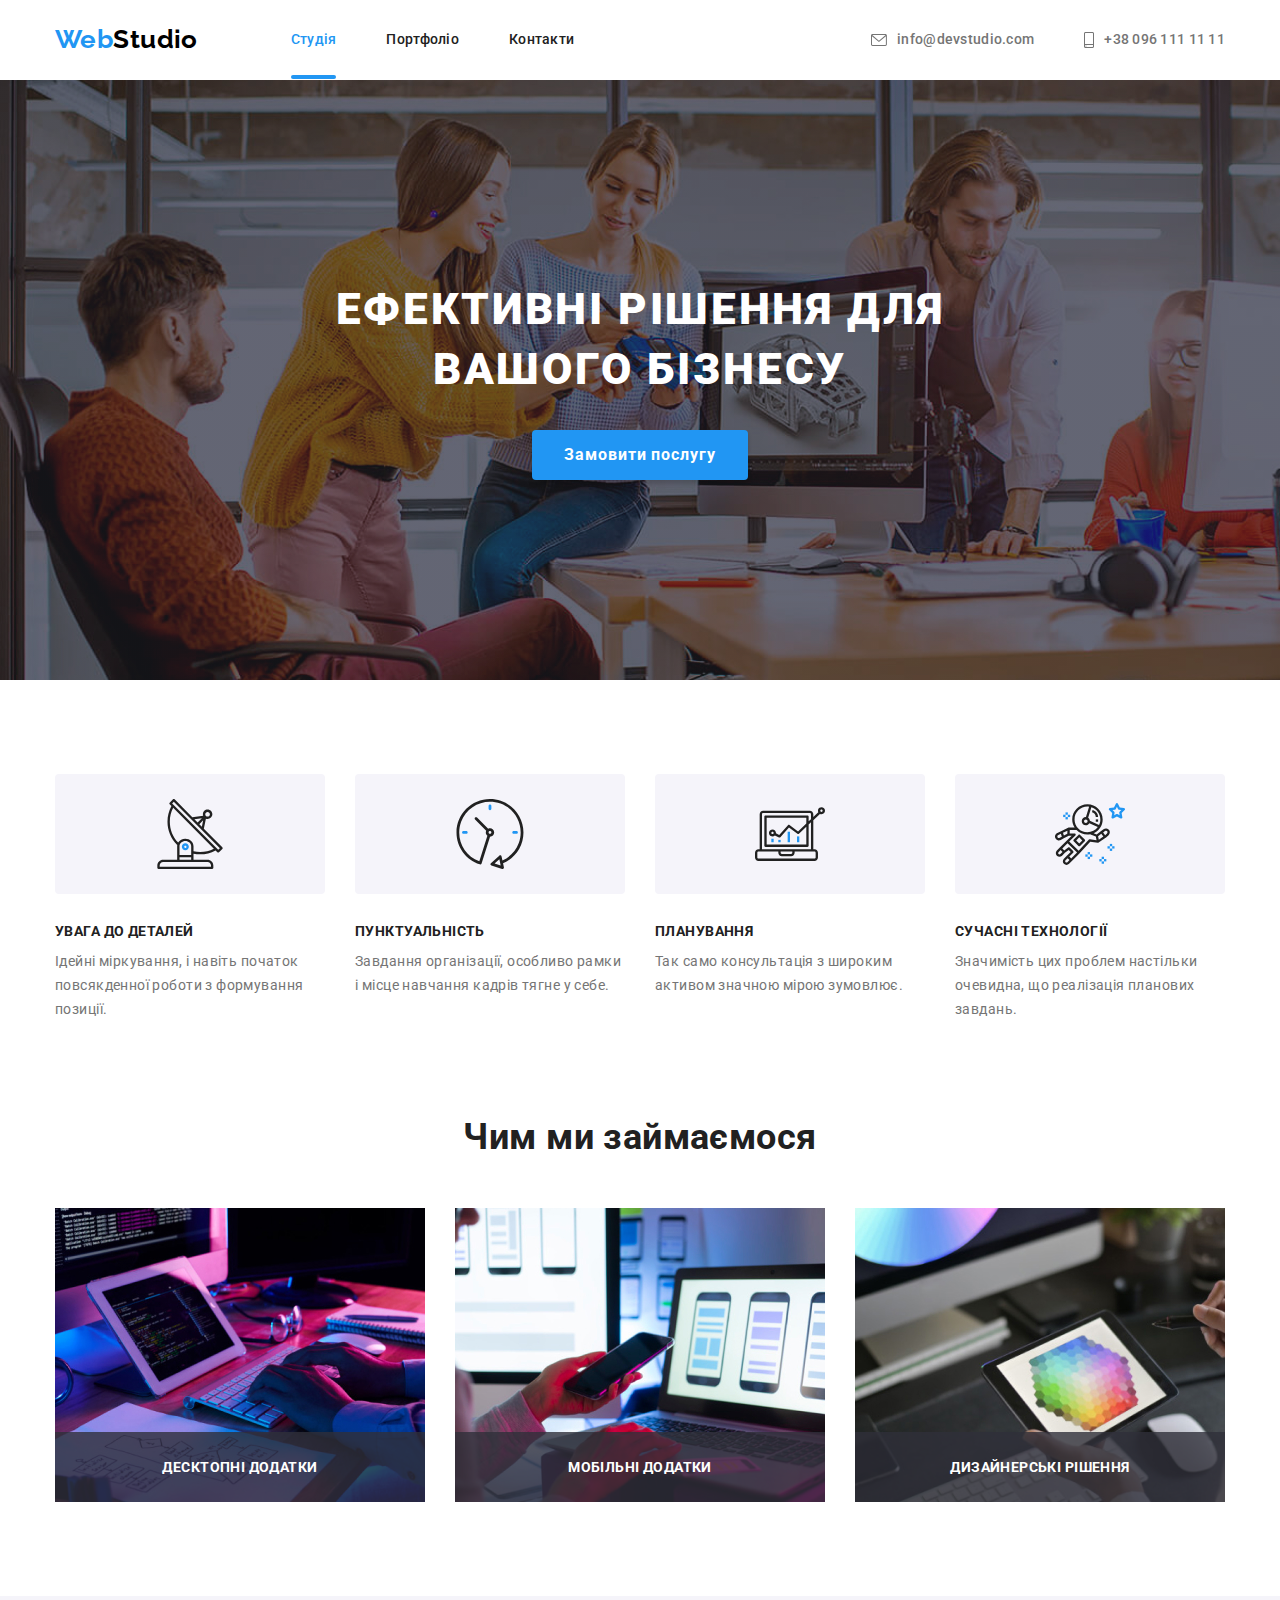
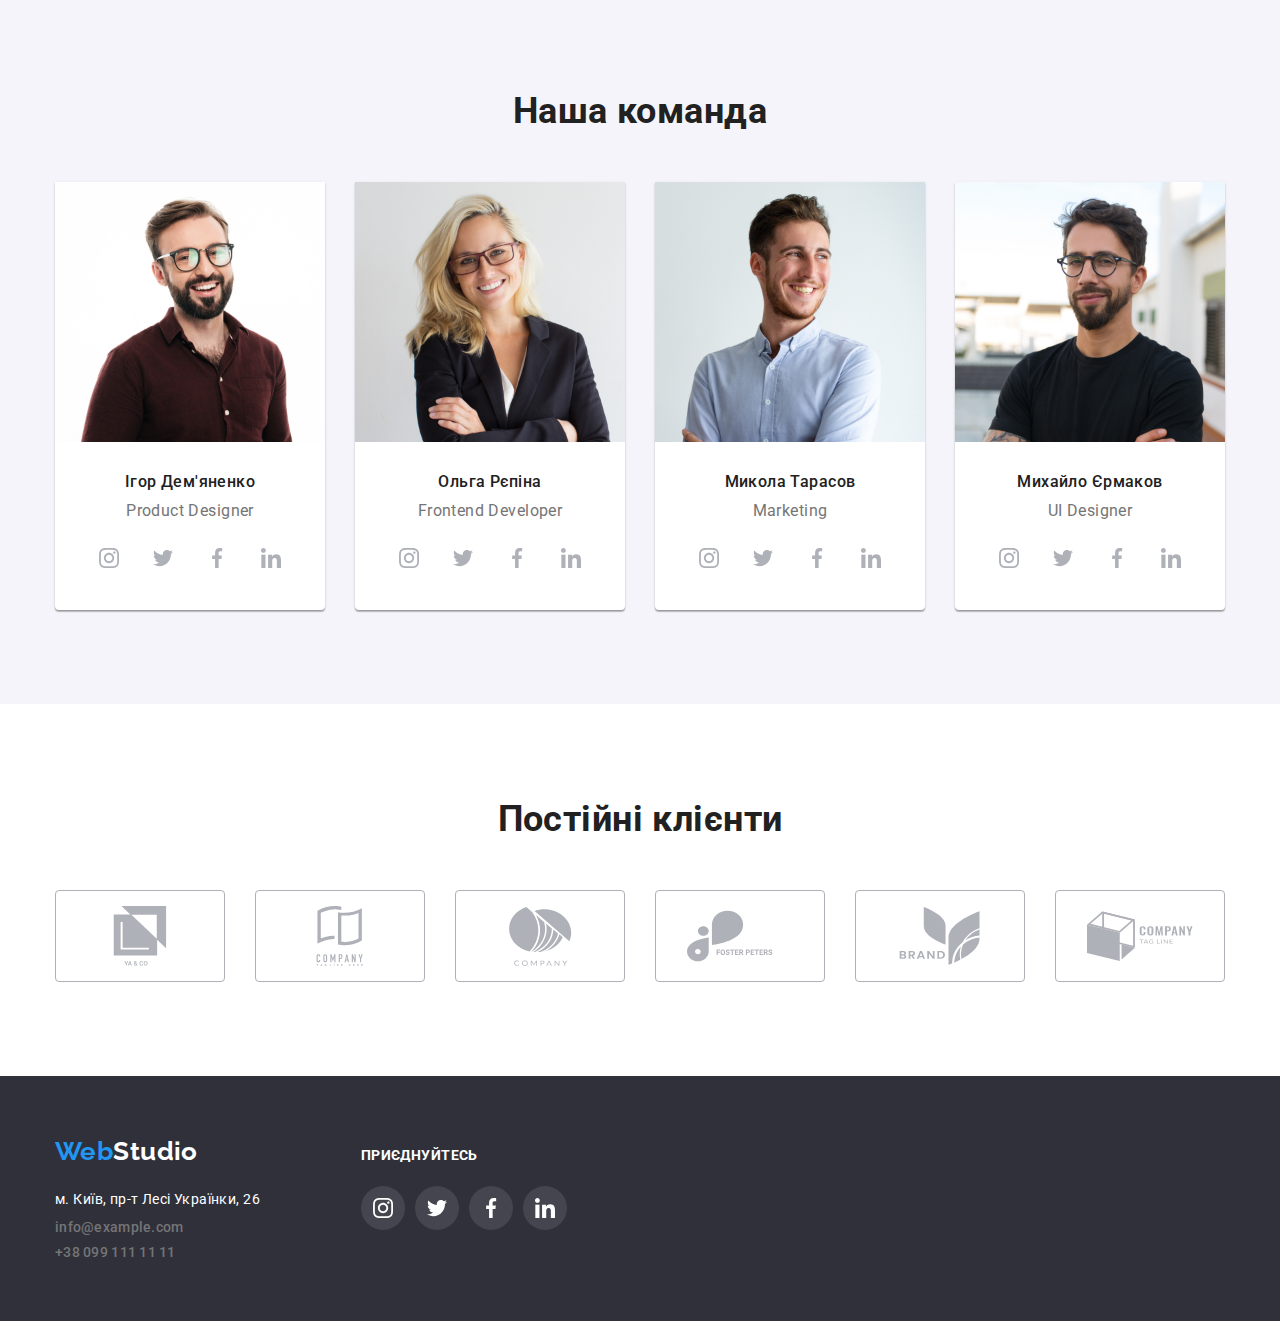
==== index.html @ 7603ac48 "start" ====
<!DOCTYPE html>
<html lang="en">
  <head>
    <meta charset="UTF-8" />
    <meta http-equiv="X-UA-Compatible" content="IE=edge" />
    <meta name="viewport" content="width=device-width, initial-scale=1.0" />
    <link rel="preconnect" href="https://fonts.googleapis.com" />
    <link rel="preconnect" href="https://fonts.gstatic.com" crossorigin />
    <link
      href="https://fonts.googleapis.com/css2?family=Raleway:wght@700&family=Roboto:wght@400;500;700;900&display=swap"
      rel="stylesheet"
    />
    <link
      rel="stylesheet"
      href="https://cdn.jsdelivr.net/npm/modern-normalize@1.1.0/modern-normalize.min.css"
    />
    <link rel="stylesheet" href="./styles/styles.css" />
    <title>Document</title>
  </head>
  <body>
    <header class="page-header">
      <div class="container page-header-container">
        <nav class="page-navigation">
          <a class="logo link" href="./index.html">Web<span class="logo-word">Studio</span></a>
          <ul class="menu">
            <li class="active">
              <a class="nav-link current link-before-main" href="./index.html">Студія</a>
            </li>
            <li><a class="nav-link" href="./portfolio.html">Портфоліо</a></li>
            <li><a class="nav-link" href="">Контакти</a></li>
          </ul>
        </nav>
        <ul class="contacts-page">
          <li>
            <a class="contacts" href="mailto:info@devstudio.com"
              ><svg class="envelope-icon">
                <use href="./images/sprite.svg#icon-envelope"></use>
              </svg>
              info@devstudio.com</a
            >
          </li>
          <li>
            <a class="contacts" href="tel:+380961111111"
              ><svg class="smartphone-icon">
                <use href="./images/sprite.svg#icon-smartphone"></use>
              </svg>
              +38 096 111 11 11</a
            >
          </li>
        </ul>
      </div>
    </header>

    <main>
      <section class="head-block">
        <div class="container head-bg">
          <h1 class="head-title">Ефективні рішення для вашого бізнесу</h1>
          <button class="head-button" type="button" data-modal-open>
            <span class="button-title">Замовити послугу</span>
          </button>
        </div>
      </section>

      <section class="advantage">
        <div class="container">
          <h2 class="hide">Наші переваги</h2>
          <ul class="advantage-list">
            <li>
              <div class="icon">
                <svg class="icon-antenna" width="70" height="70">
                  <use href="./images/sprite.svg#icon-antenna"></use>
                </svg>
              </div>
              <h3>Увага до деталей</h3>
              <p>Ідейні міркування, і навіть початок повсякденної роботи з формування позиції.</p>
            </li>
            <li>
              <div class="icon">
                <svg class="icon-clock" width="70" height="70">
                  <use href="./images/sprite.svg#icon-clock"></use>
                </svg>
              </div>
              <h3>Пунктуальність</h3>
              <p>Завдання організації, особливо рамки і місце навчання кадрів тягне у себе.</p>
            </li>
            <li>
              <div class="icon">
                <svg class="icon-diagram" width="70" height="70">
                  <use href="./images/sprite.svg#icon-diagram"></use>
                </svg>
              </div>
              <h3>Планування</h3>
              <p>Так само консультація з широким активом значною мірою зумовлює.</p>
            </li>
            <li>
              <div class="icon">
                <svg class="icon-astronaut" width="70" height="70">
                  <use href="./images/sprite.svg#icon-astronaut"></use>
                </svg>
              </div>
              <h3>Сучасні технології</h3>
              <p>Значимість цих проблем настільки очевидна, що реалізація планових завдань.</p>
            </li>
          </ul>
        </div>
      </section>

      <section class="work">
        <div class="container">
          <h2 class="work-title">Чим ми займаємося</h2>
          <ul class="work-photo">
            <li>
              <div class="work-list-img-wrapper">
                <img src="./images/work.jpg" alt="work-process" width="370" />
                <p class="work-list-overlay">Десктопні додатки</p>
              </div>
            </li>
            <li>
              <div class="work-list-img-wrapper">
                <img src="./images/work1.jpg" alt="work-process" width="370" />
                <p class="work-list-overlay">Мобільні додатки</p>
              </div>
            </li>
            <li>
              <div class="work-list-img-wrapper">
                <img src="./images/work2.jpg" alt="work-process" width="370" />
                <p class="work-list-overlay">Дизайнерські рішення</p>
              </div>
            </li>
          </ul>
        </div>
      </section>

      <section class="team">
        <div class="container">
          <h2 class="team-title">Наша команда</h2>
          <ul class="team-squad">
            <li class="team-member">
              <img src="./images/img.jpg" alt="employee" width="270" />
              <div class="member-name">
                <h3>Ігор Дем'яненко</h3>
                <p>Product Designer</p>
                <ul class="social-list">
                  <li>
                    <a class="social-list-link" href="">
                      <svg class="social-list-icon">
                        <use href="./images/sprite.svg#icon-instagram"></use>
                      </svg>
                    </a>
                  </li>
                  <li>
                    <a class="social-list-link" href="">
                      <svg class="social-list-icon">
                        <use href="./images/sprite.svg#icon-twitter"></use>
                      </svg>
                    </a>
                  </li>
                  <li>
                    <a class="social-list-link" href="">
                      <svg class="social-list-icon">
                        <use href="./images/sprite.svg#icon-facebook"></use>
                      </svg>
                    </a>
                  </li>
                  <li>
                    <a class="social-list-link" href="">
                      <svg class="social-list-icon">
                        <use href="./images/sprite.svg#icon-linkedin"></use>
                      </svg>
                    </a>
                  </li>
                </ul>
              </div>
            </li>
            <li class="team-member">
              <img src="./images/img(1).jpg" alt="employee" width="270" />
              <div class="member-name">
                <h3>Ольга Рєпіна</h3>
                <p>Frontend Developer</p>
                <ul class="social-list">
                  <li>
                    <a class="social-list-link" href="">
                      <svg class="social-list-icon">
                        <use href="./images/sprite.svg#icon-instagram"></use>
                      </svg>
                    </a>
                  </li>
                  <li>
                    <a class="social-list-link" href="">
                      <svg class="social-list-icon">
                        <use href="./images/sprite.svg#icon-twitter"></use>
                      </svg>
                    </a>
                  </li>
                  <li>
                    <a class="social-list-link" href="">
                      <svg class="social-list-icon">
                        <use href="./images/sprite.svg#icon-facebook"></use>
                      </svg>
                    </a>
                  </li>
                  <li>
                    <a class="social-list-link" href="">
                      <svg class="social-list-icon">
                        <use href="./images/sprite.svg#icon-linkedin"></use>
                      </svg>
                    </a>
                  </li>
                </ul>
              </div>
            </li>
            <li class="team-member">
              <img src="./images/img(2).jpg" alt="employee" width="270" />
              <div class="member-name">
                <h3>Микола Тарасов</h3>
                <p>Marketing</p>
                <ul class="social-list">
                  <li>
                    <a class="social-list-link" href="">
                      <svg class="social-list-icon">
                        <use href="./images/sprite.svg#icon-instagram"></use>
                      </svg>
                    </a>
                  </li>
                  <li>
                    <a class="social-list-link" href="">
                      <svg class="social-list-icon">
                        <use href="./images/sprite.svg#icon-twitter"></use>
                      </svg>
                    </a>
                  </li>
                  <li>
                    <a class="social-list-link" href="">
                      <svg class="social-list-icon">
                        <use href="./images/sprite.svg#icon-facebook"></use>
                      </svg>
                    </a>
                  </li>
                  <li>
                    <a class="social-list-link" href="">
                      <svg class="social-list-icon">
                        <use href="./images/sprite.svg#icon-linkedin"></use>
                      </svg>
                    </a>
                  </li>
                </ul>
              </div>
            </li>
            <li class="team-member">
              <img src="./images/img(3).jpg" alt="employee" width="270" />
              <div class="member-name">
                <h3>Михайло Єрмаков</h3>
                <p>UI Designer</p>
                <ul class="social-list">
                  <li>
                    <a class="social-list-link" href="">
                      <svg class="social-list-icon">
                        <use href="./images/sprite.svg#icon-instagram"></use>
                      </svg>
                    </a>
                  </li>
                  <li>
                    <a class="social-list-link" href="">
                      <svg class="social-list-icon">
                        <use href="./images/sprite.svg#icon-twitter"></use>
                      </svg>
                    </a>
                  </li>
                  <li>
                    <a class="social-list-link" href="">
                      <svg class="social-list-icon">
                        <use href="./images/sprite.svg#icon-facebook"></use>
                      </svg>
                    </a>
                  </li>
                  <li>
                    <a class="social-list-link" href="">
                      <svg class="social-list-icon">
                        <use href="./images/sprite.svg#icon-linkedin"></use>
                      </svg>
                    </a>
                  </li>
                </ul>
              </div>
            </li>
          </ul>
        </div>
      </section>
    </main>

    <section>
      <div class="container">
        <h2 class="company-title">Постійні клієнти</h2>
        <ul class="icon-company-list">
          <li class="icon-company-list-item">
            <a class="icon-link" href="">
              <svg class="icon-client" width="106" height="60">
                <use href="./images/sprite.svg#icon-company_1"></use>
              </svg>
            </a>
          </li>
          <li class="icon-company-list-item">
            <a class="icon-link" href="">
              <svg class="icon-client" width="106" height="60">
                <use href="./images/sprite.svg#icon-company_2"></use>
              </svg>
            </a>
          </li>
          <li class="icon-company-list-item">
            <a class="icon-link" href="">
              <svg class="icon-client" width="106" height="60">
                <use href="./images/sprite.svg#icon-company_3"></use>
              </svg>
            </a>
          </li>
          <li class="icon-company-list-item">
            <a class="icon-link" href="">
              <svg class="icon-client" width="106" height="60">
                <use href="./images/sprite.svg#icon-company_4"></use>
              </svg>
            </a>
          </li>
          <li class="icon-company-list-item">
            <a class="icon-link" href="">
              <svg class="icon-client" width="106" height="60">
                <use href="./images/sprite.svg#icon-company_5"></use>
              </svg>
            </a>
          </li>
          <li class="icon-company-list-item">
            <a class="icon-link" href="">
              <svg class="icon-client" width="106" height="60">
                <use href="./images/sprite.svg#icon-company_6"></use>
              </svg>
            </a>
          </li>
        </ul>
      </div>
    </section>

    <footer class="footer">
      <div class="container">
        <div class="address-data">
          <a class="logo link footer-logo-link" href="./index.html"
            >Web<span class="logo-footer">Studio</span></a
          >
          <address>
            <ul class="footer-contacts">
              <li>
                <a
                  class="location"
                  href="https://goo.gl/maps/fuFaJHWRUZ9PZ27R8"
                  target="_blank"
                  rel="noopener nofollow"
                  >м. Київ, пр-т Лесі Українки, 26</a
                >
              </li>
              <li class="footer-contacts">
                <a class="contacts" href="mailto:info@example.com">info@example.com</a>
              </li>
              <li class="footer-contacts">
                <a class="contacts" href="tel:+380991111111">+38 099 111 11 11</a>
              </li>
            </ul>
          </address>
        </div>

        <div class="footer-links">
          <p class="footer-icons-title">приєднуйтесь</p>
          <ul class="footer-icons-list">
            <li class="icon-link-list">
              <a class="footer-icons-link" href="">
                <svg class="footer-social-icons">
                  <use href="./images/sprite.svg#icon-instagram"></use>
                </svg>
              </a>
            </li>
            <li class="icon-link-list">
              <a class="footer-icons-link" href="">
                <svg class="footer-social-icons">
                  <use href="./images/sprite.svg#icon-twitter"></use>
                </svg>
              </a>
            </li>
            <li class="icon-link-list">
              <a class="footer-icons-link" href="">
                <svg class="footer-social-icons">
                  <use href="./images/sprite.svg#icon-facebook"></use>
                </svg>
              </a>
            </li>
            <li class="icon-link-list">
              <a class="footer-icons-link" href="">
                <svg class="footer-social-icons">
                  <use href="./images/sprite.svg#icon-linkedin"></use>
                </svg>
              </a>
            </li>
          </ul>
        </div>
      </div>
    </footer>
    <div class="backdrop is-hidden" data-modal>
      <div class="modal">
        <button class="modal-close-btn" data-modal-close type="button">
          <svg class="modal-close-icon" width="11" height="11">
            <use href="./images/sprite.svg#icon-close"></use>
          </svg>
        </button>
      </div>
    </div>
    <script src="./js/modal.js"></script>
  </body>
</html>
---- styles/styles.css ----
:root {
  --primary-text-color: #212121;
  --secondary-text-color: #757575;
  --white-font-color: #ffffff;
  --accent-color: #2196f3;
  --dark-background-color: #2f303a;
  --primary-background-color: #ffffff;
  --secondary-background-color: #f5f4fa;
  --transition-dur-and-func: 250ms cubic-bezier(0.4, 0, 0.2, 1);
}

body {
  font-family: 'Roboto', sans-serif;
  color: var(--primary-text-color);
  background-color: var(--primary-background-color);
  font-size: 14px;
  letter-spacing: 0.03em;
}

img {
  display: block;
  min-width: 100%;
  height: auto;
}

h1,
h2,
h3,
h4,
p {
  margin: 0;
}

ul,
ol {
  margin-top: 0;
  margin-bottom: 0;
  padding-left: 0;
}

section {
  padding-top: 94px;
  padding-bottom: 94px;
}

address {
  font-style: normal;
}

.container {
  width: 1200px;
  margin: 0 auto;
  padding-left: 15px;
  padding-right: 15px;
}

.page-header {
  padding-top: 24px;
  padding-bottom: 25px;
}

/* header */
.page-header-container {
  display: flex;
  align-items: center;
}

.page-navigation {
  display: flex;
  align-items: center;
  margin-right: auto;
}

.menu {
  display: flex;
  column-gap: 50px;
}

.logo {
  font-family: 'Raleway';
  font-style: normal;
  font-weight: 700;
  font-size: 26px;
  line-height: 1.2;
  color: var(--accent-color);
  margin-right: 93px;
}

.link {
  text-decoration: none;
}

.logo-word {
  color: #000000;
}

a {
  text-decoration: none;
}

.nav-link {
  padding: 32px 0;
  font-style: normal;
  font-weight: 500;
  font-size: 14px;
  line-height: 1.14;
  letter-spacing: 0.02em;
  color: var(--primary-text-color);
  transition: color var(--transition-dur-and-func);
}

.nav-link:hover,
.nav-link:focus {
  color: var(--accent-color);
}

.current {
  color: var(--accent-color);
  position: relative;
}

.contacts-page {
  display: flex;
  column-gap: 50px;
}

.contacts {
  display: flex;
  align-items: center;
  font-style: normal;
  font-weight: 500;
  font-size: 14px;
  line-height: 1.14;
  letter-spacing: 0.02em;
  color: var(--secondary-text-color);
  transition: color var(--transition-dur-and-func);
}

.contacts:hover,
.contacts:focus {
  color: var(--accent-color);
}

ul {
  list-style: none;
}

/* head secction */

.head-block {
  background: var(--dark-background-color);
  background-image: linear-gradient(rgba(47, 48, 58, 0.4), rgba(47, 48, 58, 0.4)),
    url(../images/bg.jpg);
  background-size: cover;
  background-repeat: no-repeat;
  max-width: 1600px;
  height: 600px;
  padding-top: 200px;
  padding-bottom: 200px;
  text-align: center;
  margin: 0 auto;
}

.head-title {
  font-weight: 900;
  font-size: 44px;
  line-height: 1.36;
  letter-spacing: 0.06em;
  text-transform: uppercase;
  color: var(--white-font-color);
  width: 696px;
  margin: 0 auto;
  margin-bottom: 30px;
}

.head-button {
  font-family: inherit;
  font-style: normal;
  font-weight: 700;
  font-size: 16px;
  line-height: 1.87;
  letter-spacing: 0.06em;
  padding: 10px 32px;
  border: none;
  box-shadow: 0px 4px 4px rgba(0, 0, 0, 0.15);
  border-radius: 4px;
  color: var(--white-font-color);
  background-color: var(--accent-color);
  cursor: pointer;
  transition: background-color var(--transition-dur-and-func);
}

.head-button:hover,
.head-button:focus {
  background-color: #188ce8;
}

.hide {
  position: absolute;
  width: 1px;
  height: 1px;
  margin: -1px;
  border: 0;
  padding: 0;
  white-space: nowrap;
  clip-path: inset(100%);
  clip: rect(0 0 0 0);
  overflow: hidden;
}

.advantage-list h3 {
  font-style: normal;
  font-weight: 700;
  font-size: 14px;
  line-height: 1.14;
  text-transform: uppercase;
  color: var(--primary-text-color);
  margin-bottom: 10px;
}

.advantage-list p {
  font-style: normal;
  font-weight: 400;
  font-size: 14px;
  line-height: 1.71;
  color: var(--secondary-text-color);
}

.advantage-list {
  display: flex;
  column-gap: 30px;
}

.work {
  padding-top: 0;
}

.work-title {
  font-style: normal;
  font-weight: 700;
  font-size: 36px;
  line-height: 1.17;
  text-align: center;
  color: var(--primary-text-color);
  margin-bottom: 50px;
}

.work-photo {
  display: flex;
  column-gap: 30px;
}
.team {
  background-color: var(--secondary-background-color);
}

.team-title {
  font-style: normal;
  font-weight: 700;
  font-size: 36px;
  line-height: 1.17;
  text-align: center;
  color: var(--primary-text-color);
  margin-bottom: 50px;
}

.team-squad {
  display: flex;
  column-gap: 30px;
}

.team-member {
  width: 270px;
  background: #ffffff;
  box-shadow: 0px 1px 3px rgba(0, 0, 0, 0.12), 0px 1px 1px rgba(0, 0, 0, 0.14),
    0px 2px 1px rgba(0, 0, 0, 0.2);
  border-radius: 0px 0px 4px 4px;
}

.member-name {
  padding-top: 30px;
  padding-bottom: 30px;
  text-align: center;
}

.team h3 {
  font-weight: 500;
  font-size: 16px;
  line-height: 1.19;
  color: var(--primary-text-color);
  margin-bottom: 10px;
}
.team p {
  font-weight: 400;
  font-size: 16px;
  line-height: 1.19;
  color: var(--secondary-text-color);
}

/* footer */

footer {
  background: var(--dark-background-color);
  padding: 60px 0;
}

.location {
  font-weight: 400;
  font-size: 14px;
  color: var(--white-font-color);
  line-height: 1.71;
  transition: color var(--transition-dur-and-func);
}

.location:hover,
.location:focus {
  color: var(--accent-color);
}

.logo-footer {
  color: var(--white-font-color);
}

.footer-contacts:not(:first-child) {
  margin-top: 9px;
}

.footer-contacts {
  line-height: 1.71;
  margin-top: 20px;
}

/* portfolio */

.header-portfolio {
  border-bottom: 1px solid #ececec;
}

.current-portfolio {
  position: relative;
  color: var(--accent-color);
}

.portfolio-title {
  position: absolute;
  width: 1px;
  height: 1px;
  margin: -1px;
  border: 0;
  padding: 0;
  white-space: nowrap;
  clip-path: inset(100%);
  clip: rect(0 0 0 0);
  overflow: hidden;
}

.portfolio-button {
  font-family: inherit;
  background-color: #f5f4fa;
  color: var(--primary-text-color);
  border-radius: 4px;
  cursor: pointer;
  padding: 6px 22px;
  border: none;
  font-weight: 500;
  font-size: 16px;
  line-height: 1.62;
  text-align: center;
  letter-spacing: 0.03em;
  transition: background-color var(--transition-dur-and-func), color var(--transition-dur-and-func),
    box-shadow var(--transition-dur-and-func);
}

.portfolio-button:hover,
.portfolio-button:focus {
  background-color: var(--accent-color);
  color: var(--white-font-color);
  box-shadow: 0px 3px 1px rgba(0, 0, 0, 0.1), 0px 1px 2px rgba(0, 0, 0, 0.08),
    0px 2px 2px rgba(0, 0, 0, 0.12);
}

.buttons-list li {
  font-style: normal;
  font-weight: 500;
  font-size: 16px;
  line-height: 1.62;
  color: var(--primary-text-color);
}
.buttons-list {
  display: flex;
  justify-content: center;
  column-gap: 8px;
}

.portfolio-list li {
  width: 370px;
  background: #ffffff;
}

.portfolio-list {
  display: flex;
  flex-wrap: wrap;
  gap: 30px;
  margin-top: 50px;
}

.portfolio-list-text {
  padding: 20px 24px;
  border: 1px solid #eeeeee;
}

.portfolio-list h2 {
  font-weight: 700;
  font-size: 18px;
  line-height: 2;
  letter-spacing: 0.06em;
  color: var(--primary-text-color);
  margin-bottom: 4px;
}

.portfolio-list-name {
  font-size: 16px;
  line-height: 1.87;
  color: var(--secondary-text-color);
}

.icon {
  display: flex;
  justify-content: center;
  align-items: center;
  width: 270px;
  height: 120px;
  background: #f5f4fa;
  border-radius: 4px;
  margin-bottom: 30px;
}

.icon-company-list {
  display: flex;
  gap: 30px;
  justify-content: space-between;
}

.icon-link {
  display: flex;
  width: 170px;
  height: 92px;
  border: 1px solid currentColor;
  border-radius: 4px;
  justify-content: center;
  align-items: center;
  color: #afb1b8;
  transition: color var(--transition-dur-and-func);
}
.icon-client {
  fill: currentColor;
}

.icon-link:hover,
.icon-link:focus {
  color: var(--accent-color);
}

.company-title {
  font-style: normal;
  font-weight: 700;
  font-size: 36px;
  line-height: 1.17;
  text-align: center;
  color: var(--primary-text-color);
  margin-bottom: 50px;
}

.social-list {
  display: flex;
  justify-content: center;
  column-gap: 10px;
  margin-top: 16px;
}

.social-list-icon {
  width: 20px;
  height: 20px;
  fill: currentColor;
}

.social-list-link {
  display: flex;
  justify-content: center;
  align-items: center;
  border-radius: 50%;
  width: 44px;
  height: 44px;
  background-color: #fff;
  color: #afb1b8;
  transition: background-color var(--transition-dur-and-func), color var(--transition-dur-and-func);
}

.social-list-link:hover,
.social-list-link:focus {
  background-color: var(--accent-color);
  color: var(--white-font-color);
}

.envelope-icon {
  width: 16px;
  height: 12px;
  margin-right: 10px;
  fill: currentColor;
}

.envelope-icon:hover {
  fill: var(--accent-color);
}

.smartphone-icon {
  width: 10px;
  height: 16px;
  margin-right: 10px;
  fill: currentColor;
}

.footer-icons {
  display: flex;
  align-items: baseline;
  margin-left: 70px;
}

.footer-icons-link {
  display: flex;
  justify-content: center;
  align-items: center;
  border-radius: 50%;
  width: 44px;
  height: 44px;
  background-color: rgba(255, 255, 255, 0.1);
  color: var(--secondary-text-color);
  transition: background-color var(--transition-dur-and-func);
}
.footer-icons-link:hover,
.footer-icons-link:focus {
  background-color: var(--accent-color);
}

.footer-icons-list {
  display: flex;
  column-gap: 10px;
  margin-top: 20px;
}

.footer-social-icons {
  width: 20px;
  height: 20px;
  fill: white;
}

.footer-icons-title {
  display: inline-block;

  font-weight: 700;
  font-size: 14px;
  line-height: 1.42;
  text-transform: uppercase;
  color: var(--white-font-color);
}

.footer .container {
  display: flex;
  align-items: baseline;
  margin: auto;
}

.address-data {
  margin-right: 70px;
}

.footer .logo {
  padding: 0;
}

.portfolio-cards {
  display: block;
}

.portfolio-cards:hover,
.portfolio-cards:focus {
  box-shadow: 0px 1px 1px rgba(0, 0, 0, 0.12), 0px 4px 4px rgba(0, 0, 0, 0.06),
    1px 4px 6px rgba(0, 0, 0, 0.16);
}

.backdrop {
  position: fixed;
  top: 0;
  left: 0;
  width: 100%;
  height: 100%;
  z-index: 100;

  background: rgba(0, 0, 0, 0.2);
  transition: opacity 500ms ease, visibility 500ms ease;
}

.modal {
  position: absolute;
  width: 528px;
  height: 581px;
  top: 50%;
  left: 50%;
  transform: translate(-50%, -50%);

  background: #ffffff;
  box-shadow: 0px 1px 3px rgba(0, 0, 0, 0.12), 0px 1px 1px rgba(0, 0, 0, 0.14),
    0px 2px 1px rgba(0, 0, 0, 0.2);
  border-radius: 4px;
}

.modal-close-btn {
  position: absolute;
  width: 30px;
  height: 30px;
  background: #ffffff;
  border: 1px solid rgba(0, 0, 0, 0.1);
  border-radius: 50%;
  background: transparent;
  padding: 0;
  display: flex;
  justify-content: center;
  align-items: center;
  cursor: pointer;
  top: 8px;
  right: 8px;
}

.backdrop.is-hidden {
  opacity: 0;
  visibility: hidden;
  pointer-events: none;
}

.work-list-overlay {
  display: flex;
  justify-content: center;
  align-items: center;
  position: absolute;
  width: 100%;
  height: 70px;
  bottom: 0;
  background: rgba(47, 48, 58, 0.8);
  font-weight: 700;
  text-transform: uppercase;
  color: var(--primary-background-color);
}

.work-list-img-wrapper {
  position: relative;
}

.portfolio-list-wrapper {
  position: relative;
  overflow: hidden;
}

.overlay {
  position: absolute;
  width: 100%;
  height: 100%;
  left: 0;
  top: 0;
  padding: 63px 24px;
  background: rgba(33, 150, 243, 0.9);
  font-weight: 400;
  font-size: 18px;
  line-height: 1.56;
  letter-spacing: 0.03em;
  color: var(--primary-background-color);
  overflow: auto;
  transform: translateY(100%);
  transition: transform var(--transition-dur-and-func);
}

.portfolio-cards:hover .overlay,
.portfolio-cards:focus .overlay {
  transform: translateY(0);
}

.link-before::after {
  content: '';
  position: absolute;
  bottom: 0;
  left: 0;
  width: 100%;
  height: 4px;
  background: #2196f3;
  border-radius: 2px;
}

.link-before-main:after {
  content: '';
  position: absolute;
  bottom: 0;
  left: 0;
  width: 100%;
  height: 4px;
  background: #2196f3;
  border-radius: 2px;
}
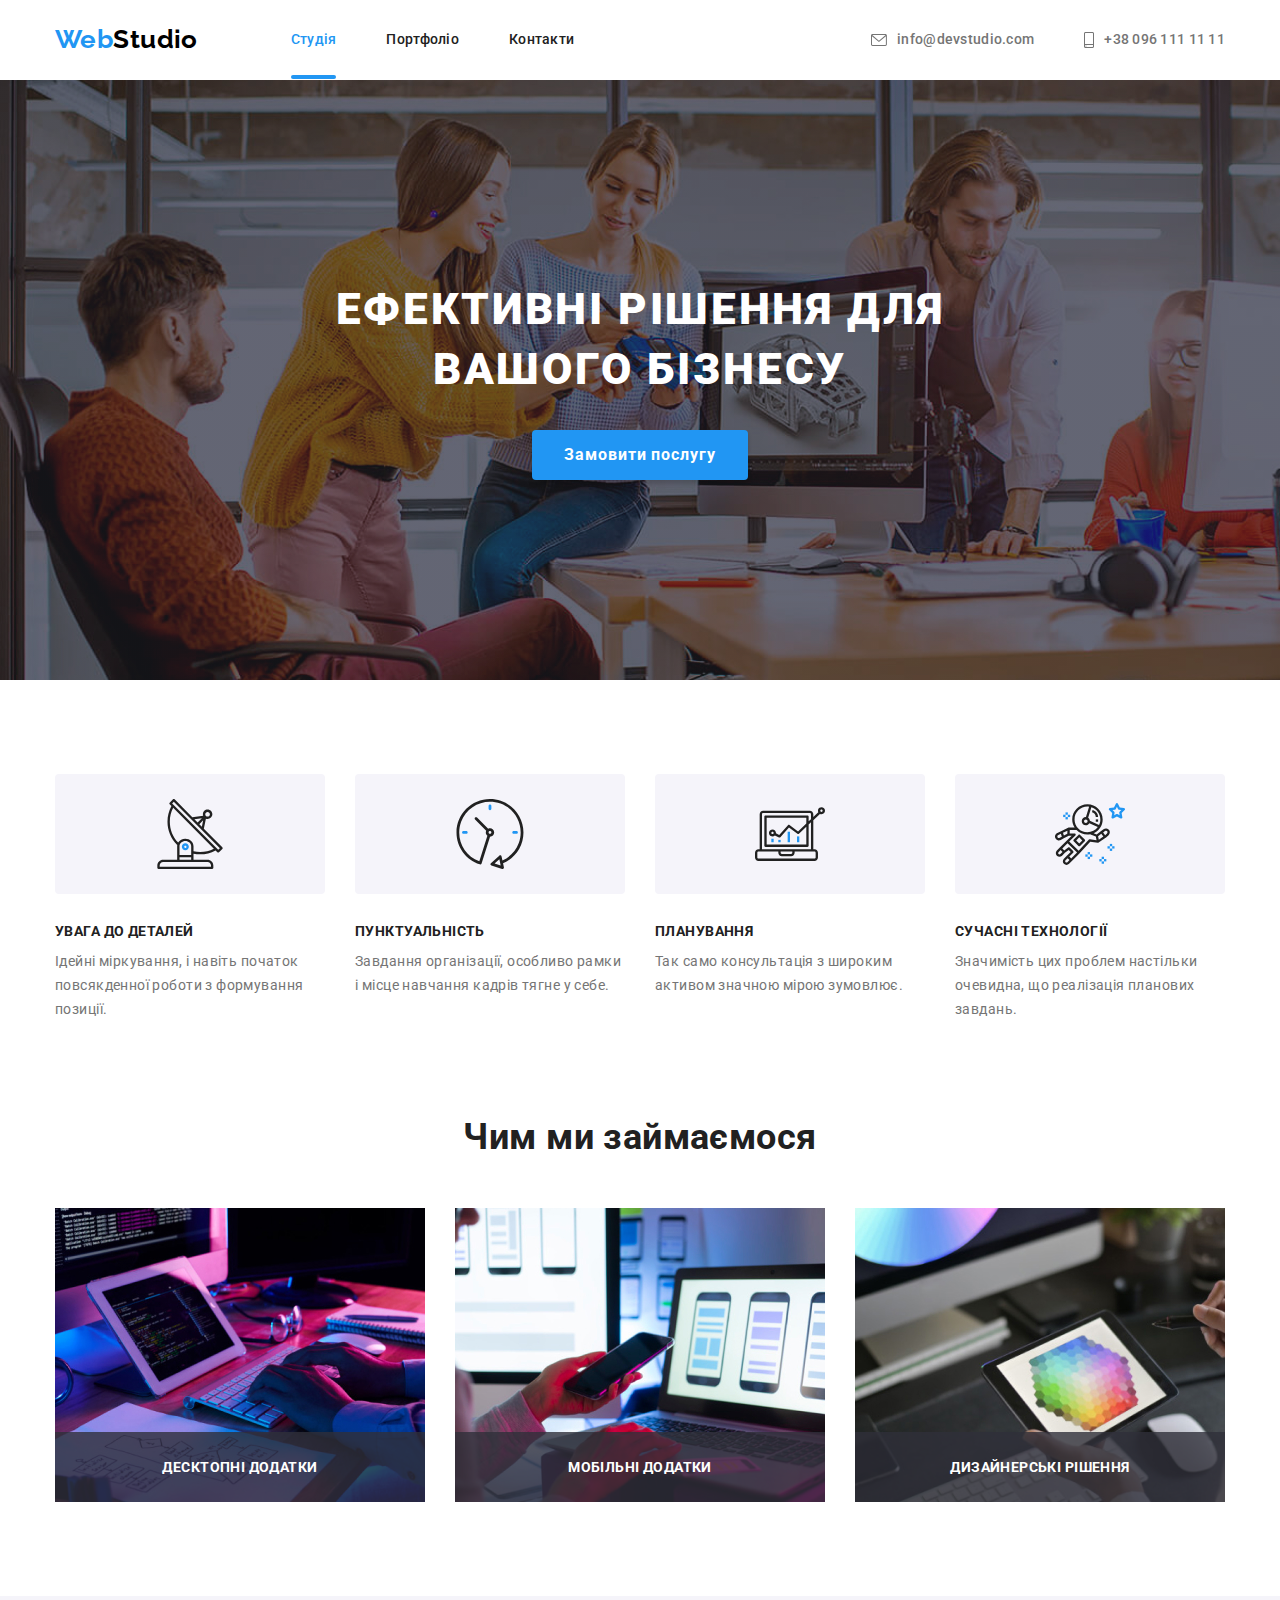
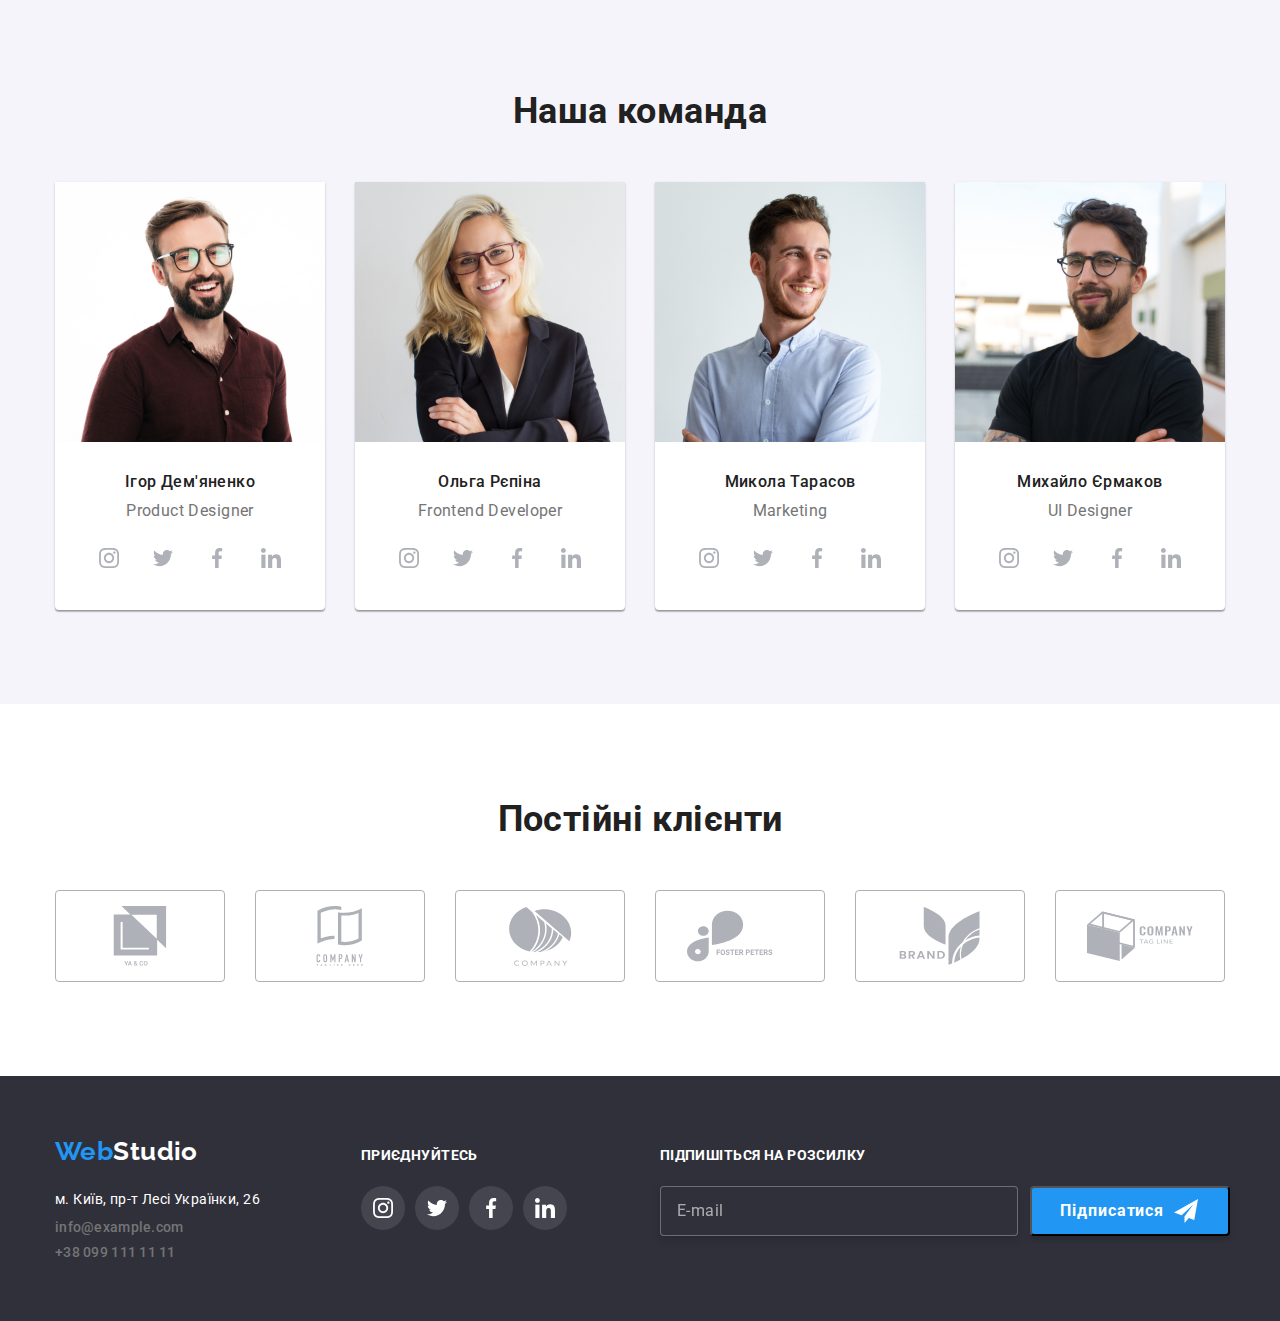
==== commit 89de8cf9: "ver.0.1" ====
--- a/index.html
+++ b/index.html
@@ -398,6 +398,20 @@
             </li>
           </ul>
         </div>
+        <div class="footer-form">
+          <p class="footer-form-title">Підпишіться на розсилку</p>
+          <form class="footer-form-form">
+            <label>
+              <input class="footer-form-input" type="email" name="email" placeholder="E-mail" />
+            </label>
+            <button class="footer-form-btn" type="submit">
+              Підписатися
+              <svg class="footer-form-icon" width="24" height="24">
+                <use href="./images/sprite.svg#icon-send"></use>
+              </svg>
+            </button>
+          </form>
+        </div>
       </div>
     </footer>
     <div class="backdrop is-hidden" data-modal>
@@ -407,6 +421,54 @@
             <use href="./images/sprite.svg#icon-close"></use>
           </svg>
         </button>
+        <p class="modal-form-title">Залиште свої дані, ми вам передзвонимо</p>
+        <form class="modal-form">
+          <label class="modal-form-field"
+            ><span class="modal-input-desc">Ім'я</span>
+            <span class="modal-form-input-wrapper"
+              ><input
+                type="text"
+                class="modal-form-input"
+                name="user-name"
+                required
+                pattern="[a-zA-Zа-яА-ЯіІїЇ`ʼ]+"
+              />
+              <svg class="modal-form-input-icon" width="12" height="12">
+                <use href="./images/sprite.svg#icon-modal-name"></use>
+              </svg>
+            </span> </label
+          ><label class="modal-form-field"
+            ><span class="modal-input-desc">Телефон</span
+            ><span class="modal-form-input-wrapper"
+              ><input
+                type="tel"
+                class="modal-form-input"
+                name="user-tel"
+                required
+                pattern="[0-9]{3}-[0-9]{3}-[0-9]{2}-[0-9]{2}"
+                title="xxx-xxx-xx-xx" />
+              <svg class="modal-form-input-icon" width="13" height="13">
+                <use href="./images/sprite.svg#icon-modal-phone"></use></svg></span></label
+          ><label class="modal-form-field"
+            ><span class="modal-input-desc">Пошта</span>
+            <span class="modal-form-input-wrapper"
+              ><input type="email" class="modal-form-input" name="email" />
+              <svg class="modal-form-input-icon" width="15" height="12">
+                <use href="./images/sprite.svg#icon-modal-mail"></use></svg></span></label
+          ><label class="modal-form-field"
+            ><span class="modal-input-desc">Коментар</span>
+            <textarea
+              name="user_message"
+              class="modal-form-message"
+              placeholder="Введіть текст"
+            ></textarea>
+          </label>
+          <label class="modal-form-check-field"
+            ><input type="checkbox" class="modal-form-check" name="user_policy" required />
+            Погоджуюся з розсилкою та приймаю &nbsp; <a href="#">Умови договору</a>
+          </label>
+          <button type="submit" class="modal-form-btn">Відправити</button>
+        </form>
       </div>
     </div>
     <script src="./js/modal.js"></script>
--- a/styles/styles.css
+++ b/styles/styles.css
@@ -568,6 +568,9 @@
   align-items: baseline;
   margin: auto;
 }
+.footer-links {
+  margin-right: 93px;
+}
 
 .address-data {
   margin-right: 70px;
@@ -575,6 +578,62 @@
 
 .footer .logo {
   padding: 0;
+}
+
+.footer-form-title {
+  display: inline-block;
+  font-weight: 700;
+  font-size: 14px;
+  line-height: 1.42;
+  text-transform: uppercase;
+  color: var(--white-font-color);
+
+  margin-bottom: 20px;
+}
+
+.footer-form-input {
+  width: 358px;
+  height: 50px;
+  border: 1px solid rgba(255, 255, 255, 0.3);
+  filter: drop-shadow(0px 4px 4px rgba(0, 0, 0, 0.15));
+  border-radius: 4px;
+  padding: 15px 16px;
+  background: var(--dark-background-color);
+  color: var(--white-font-color);
+}
+.footer-form-input::placeholder {
+  font-size: 16px;
+  line-height: 1.25;
+  align-items: center;
+  letter-spacing: 0.03em;
+  color: rgba(255, 255, 255, 0.6);
+}
+
+.footer-form-btn {
+  margin-left: 12px;
+  width: 200px;
+  height: 50px;
+  background: var(--accent-color);
+  box-shadow: 0px 4px 4px rgba(0, 0, 0, 0.15);
+  border-radius: 4px;
+  font-weight: 700;
+  font-size: 16px;
+  line-height: 1.88;
+  display: flex;
+  align-items: center;
+  letter-spacing: 0.06em;
+  color: #ffffff;
+  padding-left: 28px;
+}
+
+.footer-form-form {
+  display: flex;
+  width: 570px;
+  justify-content: start;
+}
+
+.footer-form-icon {
+  margin-left: 10px;
 }
 
 .portfolio-cards {
@@ -606,7 +665,7 @@
   top: 50%;
   left: 50%;
   transform: translate(-50%, -50%);
-
+  padding: 40px 40px;
   background: #ffffff;
   box-shadow: 0px 1px 3px rgba(0, 0, 0, 0.12), 0px 1px 1px rgba(0, 0, 0, 0.14),
     0px 2px 1px rgba(0, 0, 0, 0.2);
@@ -628,6 +687,12 @@
   cursor: pointer;
   top: 8px;
   right: 8px;
+  transition: fill var(--accent-color);
+}
+
+.modal-close-btn:hover,
+.modal-close-btn:focus {
+  fill: var(--accent-color);
 }
 
 .backdrop.is-hidden {
@@ -703,3 +768,115 @@
   background: #2196f3;
   border-radius: 2px;
 }
+
+.modal-form-title {
+  font-weight: 700;
+  font-size: 20px;
+  line-height: 0.87;
+  text-align: center;
+  letter-spacing: 0.03em;
+  color: var(--primary-text-color);
+  margin-bottom: 12px;
+}
+
+.modal-form {
+  display: flex;
+  flex-direction: column;
+}
+
+.modal-form-input {
+  width: 100%;
+  height: 40px;
+  padding-left: 42px;
+  border: 1px solid rgba(33, 33, 33, 0.2);
+  border-radius: 4px;
+  transition: border-color var(--transition-dur-and-func);
+}
+
+.modal-form-input:focus {
+  outline: none;
+  border-color: var(--accent-color);
+}
+
+.modal-input-desc {
+  display: block;
+  margin-bottom: 4px;
+  font-size: 12px;
+  line-height: 0.86;
+  letter-spacing: 0.01em;
+  color: var(--secondary-text-color);
+}
+
+.modal-form-field {
+  margin-bottom: 10px;
+}
+
+.modal-form-message {
+  width: 100%;
+  height: 120px;
+  resize: none;
+  border: 1px solid rgba(33, 33, 33, 0.2);
+  border-radius: 4px;
+  padding: 12px 16px;
+  transition: border-color var(--transition-dur-and-func);
+}
+
+.modal-form-message:focus {
+  outline: none;
+  border-color: var(--accent-color);
+}
+
+.modal-form-message::placeholder {
+  font-size: 12px;
+  line-height: 1.16;
+  letter-spacing: 0.01em;
+  color: rgba(117, 117, 117, 0.5);
+}
+
+.modal-form-btn {
+  width: 200px;
+  height: 50px;
+  align-self: center;
+  border: none;
+  padding: 10px 52px;
+  background: var(--accent-color);
+  box-shadow: 0px 4px 4px rgba(0, 0, 0, 0.15);
+  border-radius: 4px;
+  cursor: pointer;
+  font-weight: 700;
+  font-size: 16px;
+  line-height: 1.88;
+  letter-spacing: 0.06em;
+  color: var(--white-font-color);
+}
+
+.modal-form-check-field {
+  display: flex;
+  align-items: center;
+  margin-bottom: 30px;
+  width: 100%;
+  font-weight: 400;
+  font-size: 14px;
+  line-height: 1.71;
+  letter-spacing: 0.03em;
+  color: var(--secondary-text-color);
+  padding-left: 16px;
+}
+
+.modal-form-input-icon {
+  position: absolute;
+  left: 12px;
+  top: 50%;
+  display: block;
+  transform: translateY(-50%);
+  transition: fill var(--transition-dur-and-func);
+}
+
+.modal-form-input:focus + .modal-form-input-icon {
+  fill: var(--accent-color);
+}
+
+.modal-form-input-wrapper {
+  position: relative;
+  display: block;
+}
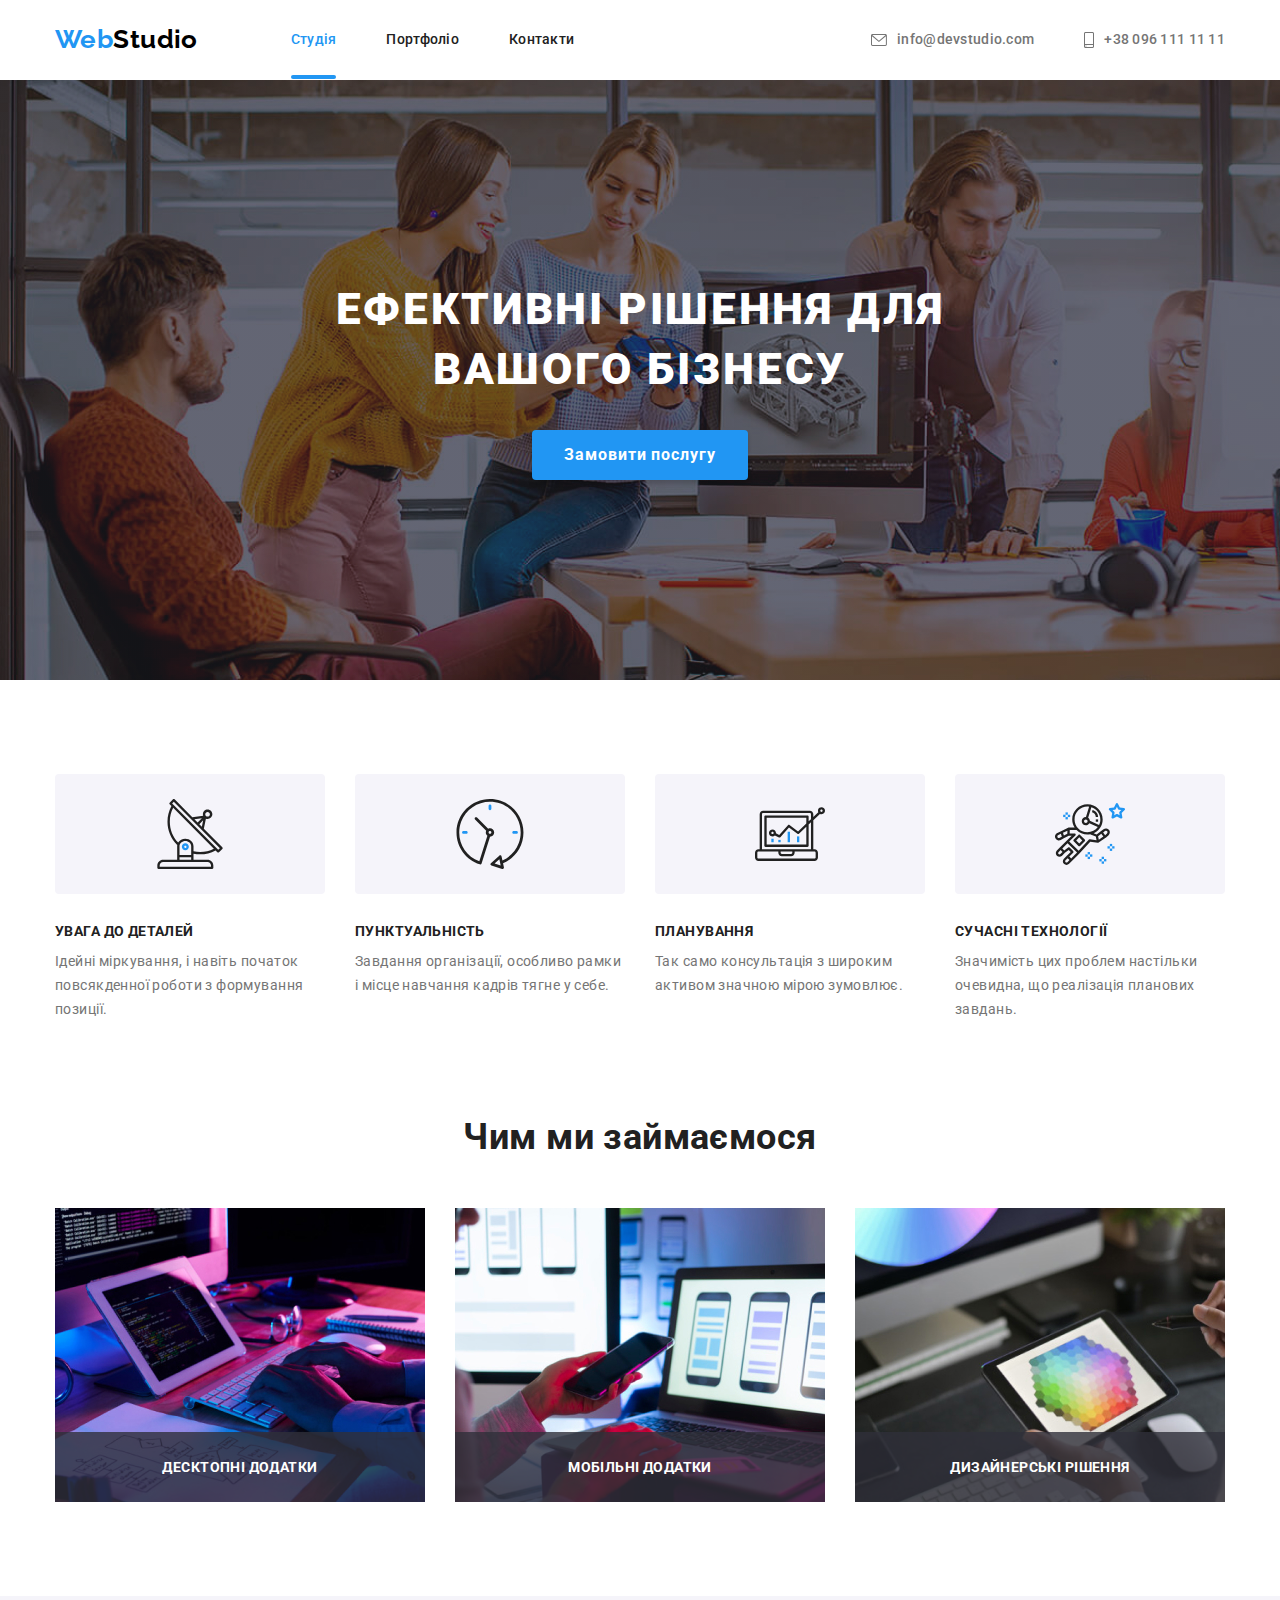
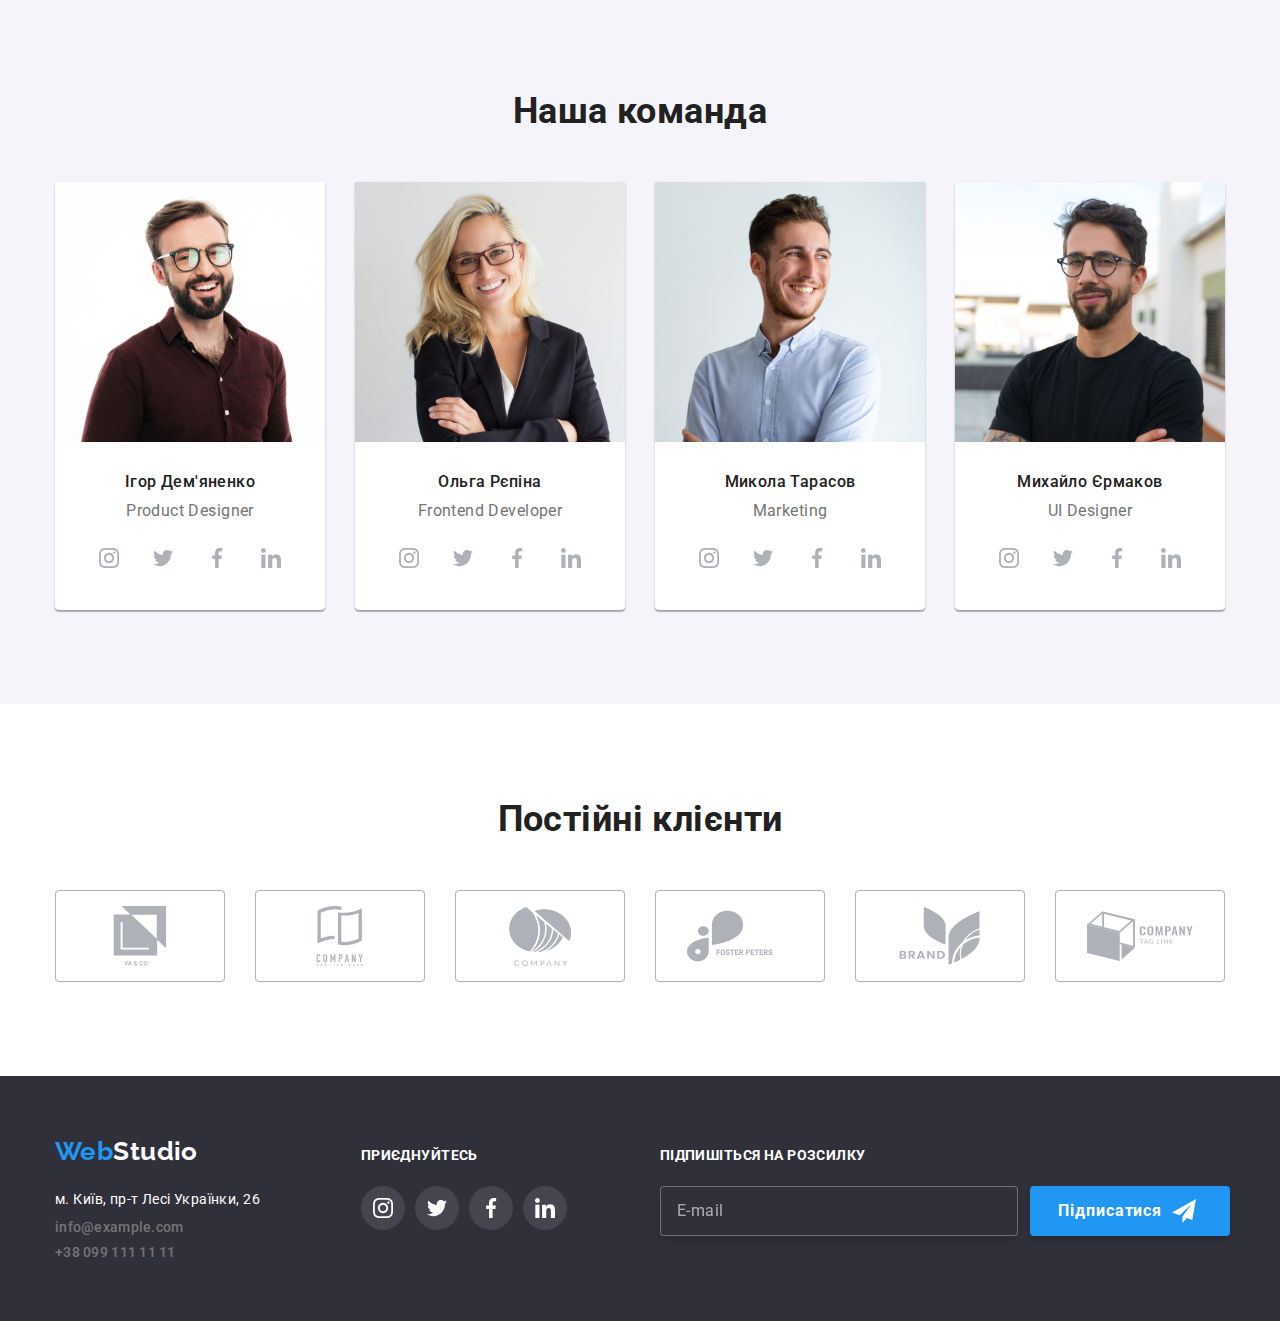
==== commit d83bdcde: "final" ====
--- a/index.html
+++ b/index.html
@@ -15,7 +15,7 @@
       href="https://cdn.jsdelivr.net/npm/modern-normalize@1.1.0/modern-normalize.min.css"
     />
     <link rel="stylesheet" href="./styles/styles.css" />
-    <title>Document</title>
+    <title>WebStudio</title>
   </head>
   <body>
     <header class="page-header">
@@ -464,8 +464,13 @@
             ></textarea>
           </label>
           <label class="modal-form-check-field"
-            ><input type="checkbox" class="modal-form-check" name="user_policy" required />
-            Погоджуюся з розсилкою та приймаю &nbsp; <a href="#">Умови договору</a>
+            ><input type="checkbox" class="modal-form-check" name="user_policy" required /><svg
+              class="own-checkbox"
+            >
+              <use href="./images/sprite.svg#icon-checked"></use>
+            </svg>
+            Погоджуюся з розсилкою та приймаю &nbsp;
+            <a class="policy-link" href="#">Умови договору</a>
           </label>
           <button type="submit" class="modal-form-btn">Відправити</button>
         </form>
--- a/styles/styles.css
+++ b/styles/styles.css
@@ -620,16 +620,22 @@
   font-size: 16px;
   line-height: 1.88;
   display: flex;
+  border: none;
   align-items: center;
   letter-spacing: 0.06em;
   color: #ffffff;
   padding-left: 28px;
+  transition: background-color var(--transition-dur-and-func);
+}
+
+.footer-form-btn:focus,
+.footer-form-btn:hover {
+  background-color: #188ce8;
 }
 
 .footer-form-form {
   display: flex;
   width: 570px;
-  justify-content: start;
 }
 
 .footer-form-icon {
@@ -848,6 +854,12 @@
   line-height: 1.88;
   letter-spacing: 0.06em;
   color: var(--white-font-color);
+  transition: background-color var(--transition-dur-and-func);
+}
+
+.modal-form-btn:hover,
+.modal-form-btn:focus {
+  background-color: #188ce8;
 }
 
 .modal-form-check-field {
@@ -880,3 +892,34 @@
   position: relative;
   display: block;
 }
+
+.modal-form-check {
+  position: absolute;
+  appearance: none;
+}
+
+.own-checkbox {
+  margin-right: 8px;
+  width: 16px;
+  height: 15px;
+  border: 2px solid #212121;
+  border-radius: 2px;
+  fill: var(--white-font-color);
+}
+
+.modal-form-check:checked + .own-checkbox {
+  background-color: var(--accent-color);
+}
+
+.modal-form-check:checked + .own-checkbox {
+  border-color: var(--accent-color);
+}
+
+.policy-link {
+  font-weight: 400;
+  font-size: 14px;
+  line-height: 1.71;
+  letter-spacing: 0.03em;
+  color: var(--accent-color);
+  text-decoration: underline;
+}
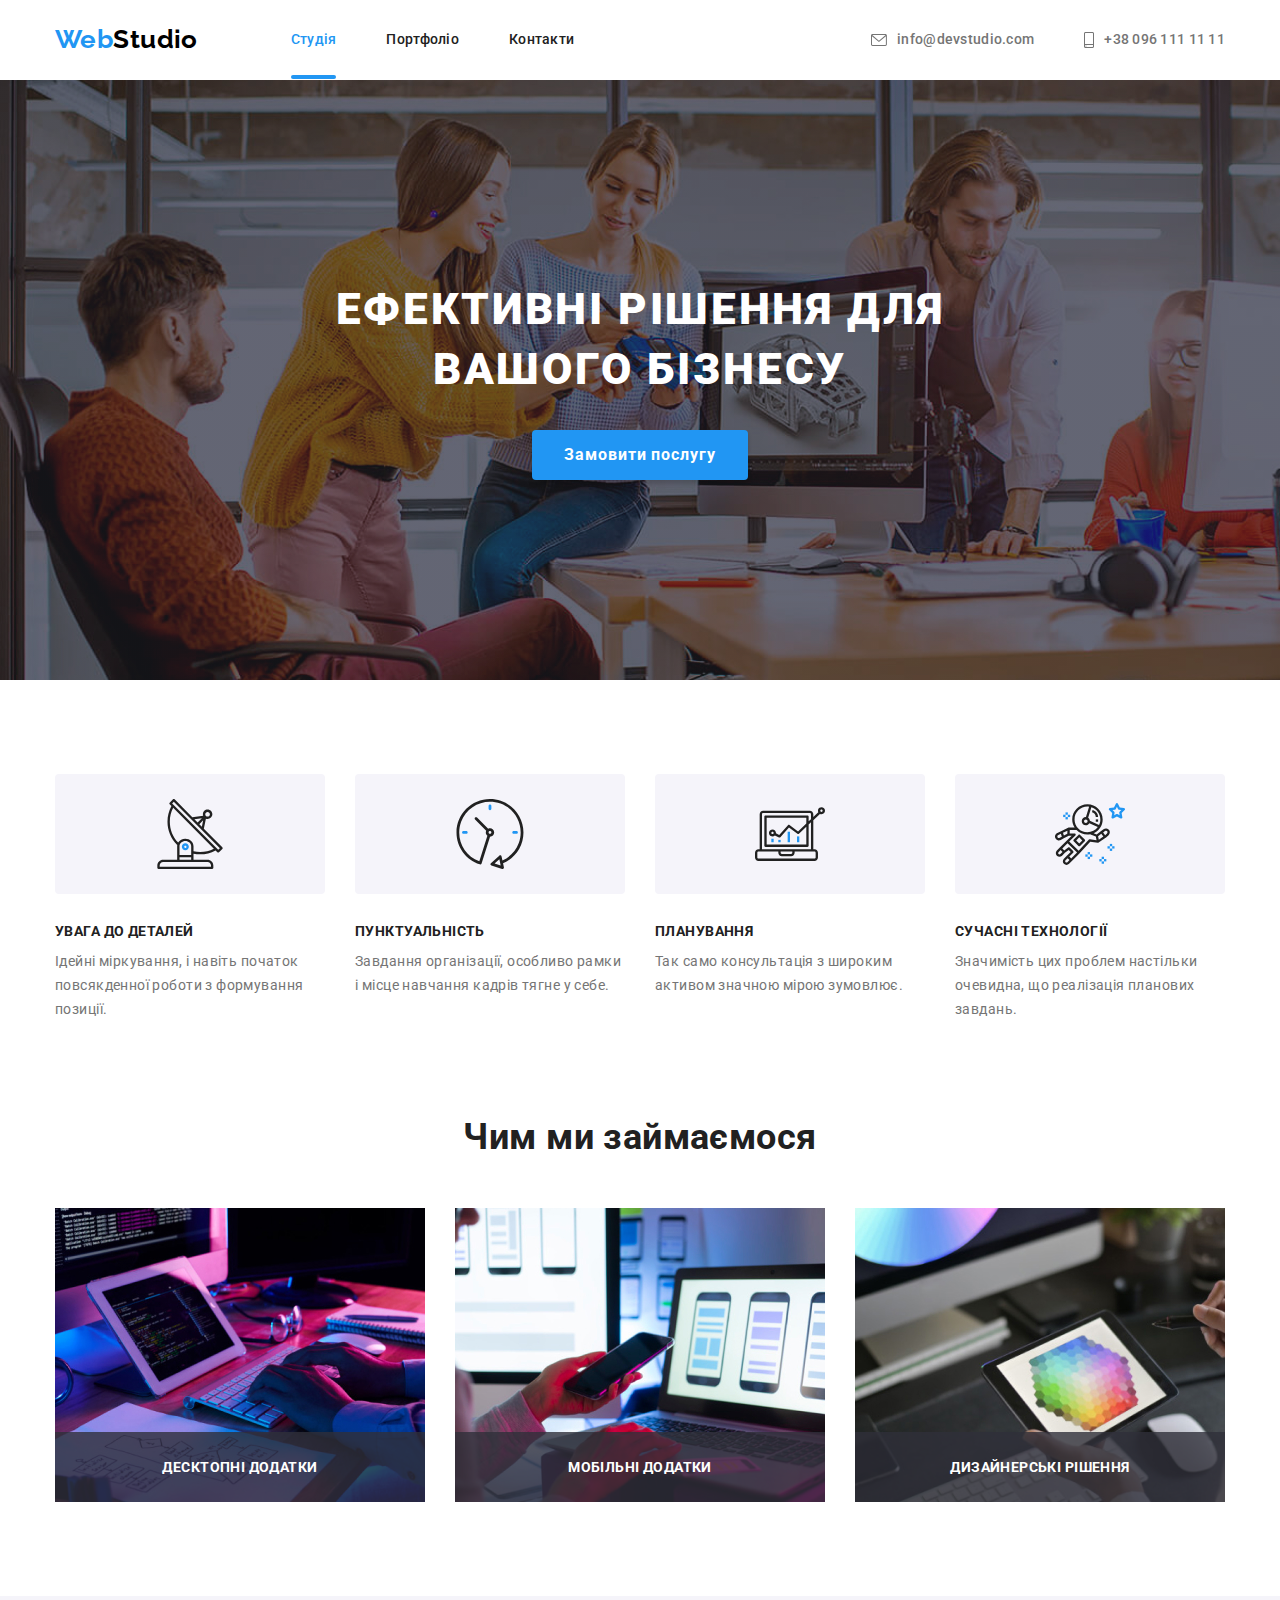
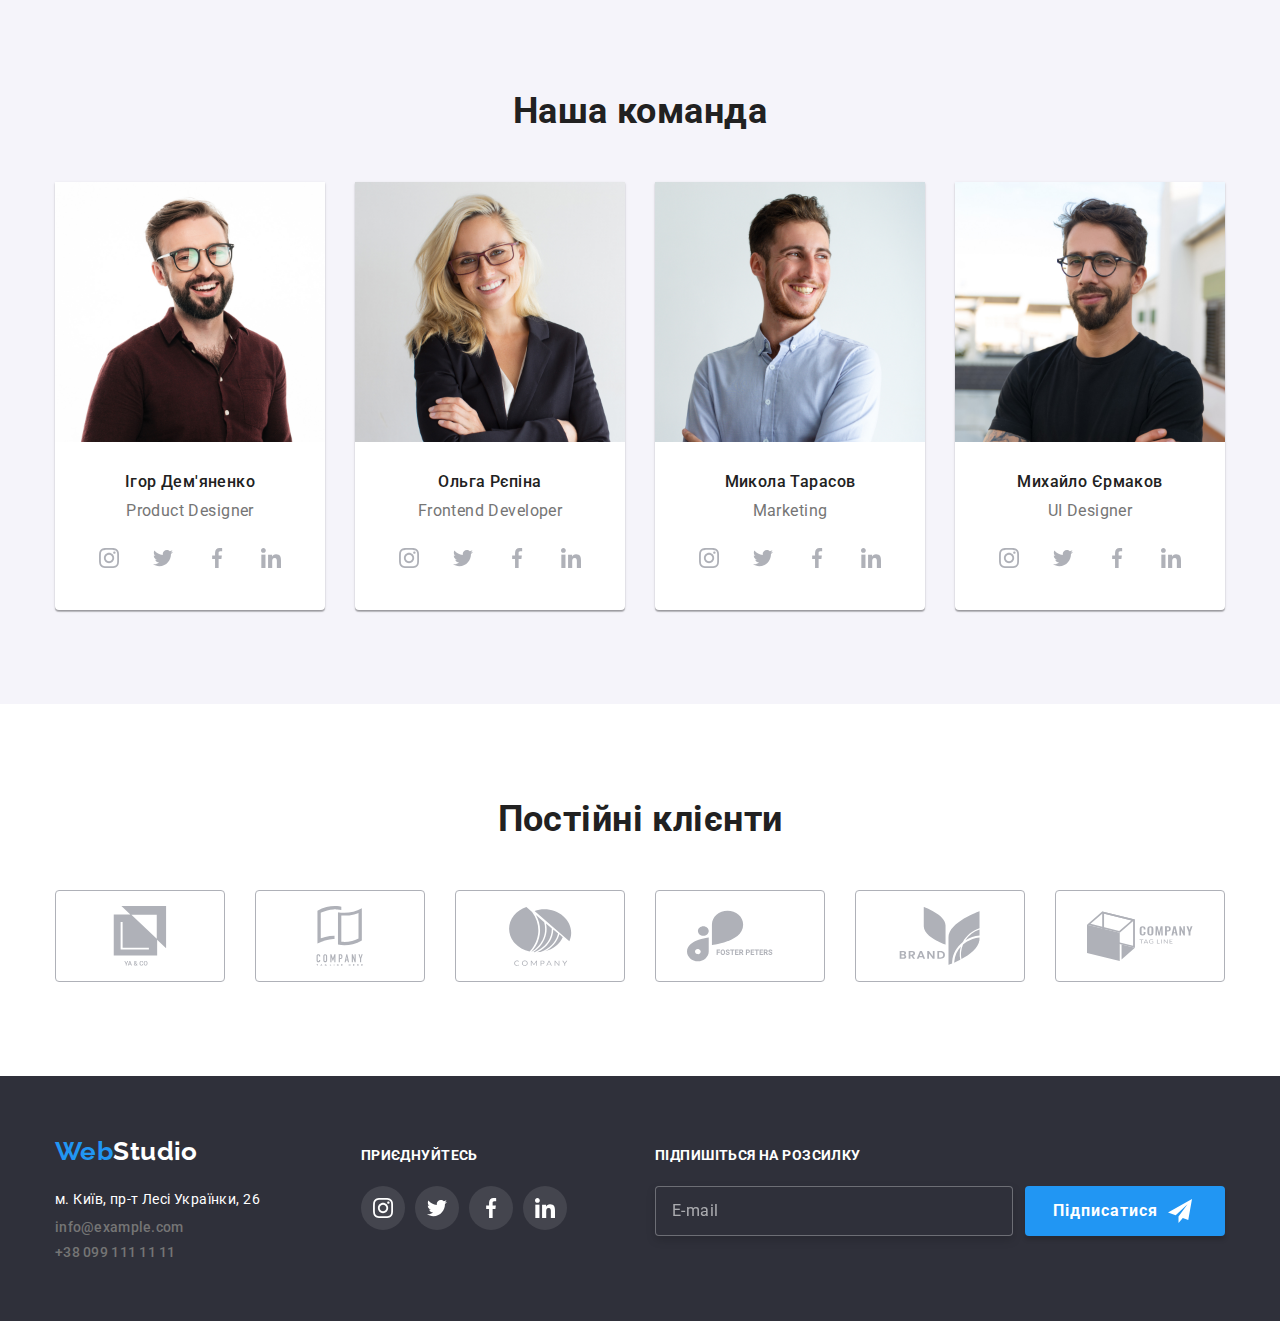
==== commit b87e1524: "21" ====
--- a/index.html
+++ b/index.html
@@ -15,33 +15,34 @@
       href="https://cdn.jsdelivr.net/npm/modern-normalize@1.1.0/modern-normalize.min.css"
     />
     <link rel="stylesheet" href="./styles/styles.css" />
+    <link rel="stylesheet" href="./css/main.min.css" />
     <title>WebStudio</title>
   </head>
   <body>
     <header class="page-header">
-      <div class="container page-header-container">
+      <div class="container page-header__container">
         <nav class="page-navigation">
           <a class="logo link" href="./index.html">Web<span class="logo-word">Studio</span></a>
           <ul class="menu">
-            <li class="active">
-              <a class="nav-link current link-before-main" href="./index.html">Студія</a>
-            </li>
-            <li><a class="nav-link" href="./portfolio.html">Портфоліо</a></li>
-            <li><a class="nav-link" href="">Контакти</a></li>
+            <li class="active menu__item">
+              <a class="menu__link current link-before-main" href="./index.html">Студія</a>
+            </li>
+            <li class="menu__item"><a class="menu__link" href="./portfolio.html">Портфоліо</a></li>
+            <li class="menu__item"><a class="menu__link" href="">Контакти</a></li>
           </ul>
         </nav>
-        <ul class="contacts-page">
-          <li>
-            <a class="contacts" href="mailto:info@devstudio.com"
-              ><svg class="envelope-icon">
+        <ul class="menu">
+          <li class="menu__item">
+            <a class="menu__contacts" href="mailto:info@devstudio.com"
+              ><svg class="menu__envelope-icon">
                 <use href="./images/sprite.svg#icon-envelope"></use>
               </svg>
               info@devstudio.com</a
             >
           </li>
-          <li>
-            <a class="contacts" href="tel:+380961111111"
-              ><svg class="smartphone-icon">
+          <li class="menu__item">
+            <a class="menu__contacts" href="tel:+380961111111"
+              ><svg class="menu__smartphone-icon">
                 <use href="./images/sprite.svg#icon-smartphone"></use>
               </svg>
               +38 096 111 11 11</a
@@ -52,11 +53,11 @@
     </header>
 
     <main>
-      <section class="head-block">
-        <div class="container head-bg">
-          <h1 class="head-title">Ефективні рішення для вашого бізнесу</h1>
-          <button class="head-button" type="button" data-modal-open>
-            <span class="button-title">Замовити послугу</span>
+      <section class="hero">
+        <div class="container hero__container">
+          <h1 class="hero__title">Ефективні рішення для вашого бізнесу</h1>
+          <button class="hero__head-button" type="button" data-modal-open>
+            <span class="hero__head-button_title">Замовити послугу</span>
           </button>
         </div>
       </section>
@@ -286,57 +287,57 @@
           </ul>
         </div>
       </section>
+
+      <section>
+        <div class="container">
+          <h2 class="company-title">Постійні клієнти</h2>
+          <ul class="icon-company-list">
+            <li class="icon-company-list-item">
+              <a class="icon-link" href="">
+                <svg class="icon-client" width="106" height="60">
+                  <use href="./images/sprite.svg#icon-company_1"></use>
+                </svg>
+              </a>
+            </li>
+            <li class="icon-company-list-item">
+              <a class="icon-link" href="">
+                <svg class="icon-client" width="106" height="60">
+                  <use href="./images/sprite.svg#icon-company_2"></use>
+                </svg>
+              </a>
+            </li>
+            <li class="icon-company-list-item">
+              <a class="icon-link" href="">
+                <svg class="icon-client" width="106" height="60">
+                  <use href="./images/sprite.svg#icon-company_3"></use>
+                </svg>
+              </a>
+            </li>
+            <li class="icon-company-list-item">
+              <a class="icon-link" href="">
+                <svg class="icon-client" width="106" height="60">
+                  <use href="./images/sprite.svg#icon-company_4"></use>
+                </svg>
+              </a>
+            </li>
+            <li class="icon-company-list-item">
+              <a class="icon-link" href="">
+                <svg class="icon-client" width="106" height="60">
+                  <use href="./images/sprite.svg#icon-company_5"></use>
+                </svg>
+              </a>
+            </li>
+            <li class="icon-company-list-item">
+              <a class="icon-link" href="">
+                <svg class="icon-client" width="106" height="60">
+                  <use href="./images/sprite.svg#icon-company_6"></use>
+                </svg>
+              </a>
+            </li>
+          </ul>
+        </div>
+      </section>
     </main>
-
-    <section>
-      <div class="container">
-        <h2 class="company-title">Постійні клієнти</h2>
-        <ul class="icon-company-list">
-          <li class="icon-company-list-item">
-            <a class="icon-link" href="">
-              <svg class="icon-client" width="106" height="60">
-                <use href="./images/sprite.svg#icon-company_1"></use>
-              </svg>
-            </a>
-          </li>
-          <li class="icon-company-list-item">
-            <a class="icon-link" href="">
-              <svg class="icon-client" width="106" height="60">
-                <use href="./images/sprite.svg#icon-company_2"></use>
-              </svg>
-            </a>
-          </li>
-          <li class="icon-company-list-item">
-            <a class="icon-link" href="">
-              <svg class="icon-client" width="106" height="60">
-                <use href="./images/sprite.svg#icon-company_3"></use>
-              </svg>
-            </a>
-          </li>
-          <li class="icon-company-list-item">
-            <a class="icon-link" href="">
-              <svg class="icon-client" width="106" height="60">
-                <use href="./images/sprite.svg#icon-company_4"></use>
-              </svg>
-            </a>
-          </li>
-          <li class="icon-company-list-item">
-            <a class="icon-link" href="">
-              <svg class="icon-client" width="106" height="60">
-                <use href="./images/sprite.svg#icon-company_5"></use>
-              </svg>
-            </a>
-          </li>
-          <li class="icon-company-list-item">
-            <a class="icon-link" href="">
-              <svg class="icon-client" width="106" height="60">
-                <use href="./images/sprite.svg#icon-company_6"></use>
-              </svg>
-            </a>
-          </li>
-        </ul>
-      </div>
-    </section>
 
     <footer class="footer">
       <div class="container">
@@ -356,10 +357,10 @@
                 >
               </li>
               <li class="footer-contacts">
-                <a class="contacts" href="mailto:info@example.com">info@example.com</a>
+                <a class="menu__contacts" href="mailto:info@example.com">info@example.com</a>
               </li>
               <li class="footer-contacts">
-                <a class="contacts" href="tel:+380991111111">+38 099 111 11 11</a>
+                <a class="menu__contacts" href="tel:+380991111111">+38 099 111 11 11</a>
               </li>
             </ul>
           </address>
@@ -402,7 +403,13 @@
           <p class="footer-form-title">Підпишіться на розсилку</p>
           <form class="footer-form-form">
             <label>
-              <input class="footer-form-input" type="email" name="email" placeholder="E-mail" />
+              <input
+                class="footer-form-input"
+                type="email"
+                name="email"
+                placeholder="E-mail"
+                required
+              />
             </label>
             <button class="footer-form-btn" type="submit">
               Підписатися
--- a/styles/styles.css
+++ b/styles/styles.css
@@ -1,925 +1,5 @@
-:root {
-  --primary-text-color: #212121;
-  --secondary-text-color: #757575;
-  --white-font-color: #ffffff;
-  --accent-color: #2196f3;
-  --dark-background-color: #2f303a;
-  --primary-background-color: #ffffff;
-  --secondary-background-color: #f5f4fa;
-  --transition-dur-and-func: 250ms cubic-bezier(0.4, 0, 0.2, 1);
-}
-
-body {
-  font-family: 'Roboto', sans-serif;
-  color: var(--primary-text-color);
-  background-color: var(--primary-background-color);
-  font-size: 14px;
-  letter-spacing: 0.03em;
-}
-
-img {
-  display: block;
-  min-width: 100%;
-  height: auto;
-}
-
-h1,
-h2,
-h3,
-h4,
-p {
-  margin: 0;
-}
-
-ul,
-ol {
-  margin-top: 0;
-  margin-bottom: 0;
-  padding-left: 0;
-}
-
-section {
-  padding-top: 94px;
-  padding-bottom: 94px;
-}
-
-address {
-  font-style: normal;
-}
-
-.container {
-  width: 1200px;
-  margin: 0 auto;
-  padding-left: 15px;
-  padding-right: 15px;
-}
-
-.page-header {
-  padding-top: 24px;
-  padding-bottom: 25px;
-}
-
-/* header */
-.page-header-container {
-  display: flex;
-  align-items: center;
-}
-
-.page-navigation {
-  display: flex;
-  align-items: center;
-  margin-right: auto;
-}
-
-.menu {
-  display: flex;
-  column-gap: 50px;
-}
-
-.logo {
-  font-family: 'Raleway';
-  font-style: normal;
-  font-weight: 700;
-  font-size: 26px;
-  line-height: 1.2;
-  color: var(--accent-color);
-  margin-right: 93px;
-}
-
-.link {
-  text-decoration: none;
-}
-
-.logo-word {
-  color: #000000;
-}
-
-a {
-  text-decoration: none;
-}
-
-.nav-link {
-  padding: 32px 0;
-  font-style: normal;
-  font-weight: 500;
-  font-size: 14px;
-  line-height: 1.14;
-  letter-spacing: 0.02em;
-  color: var(--primary-text-color);
-  transition: color var(--transition-dur-and-func);
-}
-
-.nav-link:hover,
-.nav-link:focus {
-  color: var(--accent-color);
-}
-
-.current {
-  color: var(--accent-color);
-  position: relative;
-}
-
-.contacts-page {
-  display: flex;
-  column-gap: 50px;
-}
-
-.contacts {
-  display: flex;
-  align-items: center;
-  font-style: normal;
-  font-weight: 500;
-  font-size: 14px;
-  line-height: 1.14;
-  letter-spacing: 0.02em;
-  color: var(--secondary-text-color);
-  transition: color var(--transition-dur-and-func);
-}
-
-.contacts:hover,
-.contacts:focus {
-  color: var(--accent-color);
-}
-
-ul {
-  list-style: none;
-}
-
 /* head secction */
-
-.head-block {
-  background: var(--dark-background-color);
-  background-image: linear-gradient(rgba(47, 48, 58, 0.4), rgba(47, 48, 58, 0.4)),
-    url(../images/bg.jpg);
-  background-size: cover;
-  background-repeat: no-repeat;
-  max-width: 1600px;
-  height: 600px;
-  padding-top: 200px;
-  padding-bottom: 200px;
-  text-align: center;
-  margin: 0 auto;
-}
-
-.head-title {
-  font-weight: 900;
-  font-size: 44px;
-  line-height: 1.36;
-  letter-spacing: 0.06em;
-  text-transform: uppercase;
-  color: var(--white-font-color);
-  width: 696px;
-  margin: 0 auto;
-  margin-bottom: 30px;
-}
-
-.head-button {
-  font-family: inherit;
-  font-style: normal;
-  font-weight: 700;
-  font-size: 16px;
-  line-height: 1.87;
-  letter-spacing: 0.06em;
-  padding: 10px 32px;
-  border: none;
-  box-shadow: 0px 4px 4px rgba(0, 0, 0, 0.15);
-  border-radius: 4px;
-  color: var(--white-font-color);
-  background-color: var(--accent-color);
-  cursor: pointer;
-  transition: background-color var(--transition-dur-and-func);
-}
-
-.head-button:hover,
-.head-button:focus {
-  background-color: #188ce8;
-}
-
-.hide {
-  position: absolute;
-  width: 1px;
-  height: 1px;
-  margin: -1px;
-  border: 0;
-  padding: 0;
-  white-space: nowrap;
-  clip-path: inset(100%);
-  clip: rect(0 0 0 0);
-  overflow: hidden;
-}
-
-.advantage-list h3 {
-  font-style: normal;
-  font-weight: 700;
-  font-size: 14px;
-  line-height: 1.14;
-  text-transform: uppercase;
-  color: var(--primary-text-color);
-  margin-bottom: 10px;
-}
-
-.advantage-list p {
-  font-style: normal;
-  font-weight: 400;
-  font-size: 14px;
-  line-height: 1.71;
-  color: var(--secondary-text-color);
-}
-
-.advantage-list {
-  display: flex;
-  column-gap: 30px;
-}
-
-.work {
-  padding-top: 0;
-}
-
-.work-title {
-  font-style: normal;
-  font-weight: 700;
-  font-size: 36px;
-  line-height: 1.17;
-  text-align: center;
-  color: var(--primary-text-color);
-  margin-bottom: 50px;
-}
-
-.work-photo {
-  display: flex;
-  column-gap: 30px;
-}
-.team {
-  background-color: var(--secondary-background-color);
-}
-
-.team-title {
-  font-style: normal;
-  font-weight: 700;
-  font-size: 36px;
-  line-height: 1.17;
-  text-align: center;
-  color: var(--primary-text-color);
-  margin-bottom: 50px;
-}
-
-.team-squad {
-  display: flex;
-  column-gap: 30px;
-}
-
-.team-member {
-  width: 270px;
-  background: #ffffff;
-  box-shadow: 0px 1px 3px rgba(0, 0, 0, 0.12), 0px 1px 1px rgba(0, 0, 0, 0.14),
-    0px 2px 1px rgba(0, 0, 0, 0.2);
-  border-radius: 0px 0px 4px 4px;
-}
-
-.member-name {
-  padding-top: 30px;
-  padding-bottom: 30px;
-  text-align: center;
-}
-
-.team h3 {
-  font-weight: 500;
-  font-size: 16px;
-  line-height: 1.19;
-  color: var(--primary-text-color);
-  margin-bottom: 10px;
-}
-.team p {
-  font-weight: 400;
-  font-size: 16px;
-  line-height: 1.19;
-  color: var(--secondary-text-color);
-}
 
 /* footer */
 
-footer {
-  background: var(--dark-background-color);
-  padding: 60px 0;
-}
-
-.location {
-  font-weight: 400;
-  font-size: 14px;
-  color: var(--white-font-color);
-  line-height: 1.71;
-  transition: color var(--transition-dur-and-func);
-}
-
-.location:hover,
-.location:focus {
-  color: var(--accent-color);
-}
-
-.logo-footer {
-  color: var(--white-font-color);
-}
-
-.footer-contacts:not(:first-child) {
-  margin-top: 9px;
-}
-
-.footer-contacts {
-  line-height: 1.71;
-  margin-top: 20px;
-}
-
 /* portfolio */
-
-.header-portfolio {
-  border-bottom: 1px solid #ececec;
-}
-
-.current-portfolio {
-  position: relative;
-  color: var(--accent-color);
-}
-
-.portfolio-title {
-  position: absolute;
-  width: 1px;
-  height: 1px;
-  margin: -1px;
-  border: 0;
-  padding: 0;
-  white-space: nowrap;
-  clip-path: inset(100%);
-  clip: rect(0 0 0 0);
-  overflow: hidden;
-}
-
-.portfolio-button {
-  font-family: inherit;
-  background-color: #f5f4fa;
-  color: var(--primary-text-color);
-  border-radius: 4px;
-  cursor: pointer;
-  padding: 6px 22px;
-  border: none;
-  font-weight: 500;
-  font-size: 16px;
-  line-height: 1.62;
-  text-align: center;
-  letter-spacing: 0.03em;
-  transition: background-color var(--transition-dur-and-func), color var(--transition-dur-and-func),
-    box-shadow var(--transition-dur-and-func);
-}
-
-.portfolio-button:hover,
-.portfolio-button:focus {
-  background-color: var(--accent-color);
-  color: var(--white-font-color);
-  box-shadow: 0px 3px 1px rgba(0, 0, 0, 0.1), 0px 1px 2px rgba(0, 0, 0, 0.08),
-    0px 2px 2px rgba(0, 0, 0, 0.12);
-}
-
-.buttons-list li {
-  font-style: normal;
-  font-weight: 500;
-  font-size: 16px;
-  line-height: 1.62;
-  color: var(--primary-text-color);
-}
-.buttons-list {
-  display: flex;
-  justify-content: center;
-  column-gap: 8px;
-}
-
-.portfolio-list li {
-  width: 370px;
-  background: #ffffff;
-}
-
-.portfolio-list {
-  display: flex;
-  flex-wrap: wrap;
-  gap: 30px;
-  margin-top: 50px;
-}
-
-.portfolio-list-text {
-  padding: 20px 24px;
-  border: 1px solid #eeeeee;
-}
-
-.portfolio-list h2 {
-  font-weight: 700;
-  font-size: 18px;
-  line-height: 2;
-  letter-spacing: 0.06em;
-  color: var(--primary-text-color);
-  margin-bottom: 4px;
-}
-
-.portfolio-list-name {
-  font-size: 16px;
-  line-height: 1.87;
-  color: var(--secondary-text-color);
-}
-
-.icon {
-  display: flex;
-  justify-content: center;
-  align-items: center;
-  width: 270px;
-  height: 120px;
-  background: #f5f4fa;
-  border-radius: 4px;
-  margin-bottom: 30px;
-}
-
-.icon-company-list {
-  display: flex;
-  gap: 30px;
-  justify-content: space-between;
-}
-
-.icon-link {
-  display: flex;
-  width: 170px;
-  height: 92px;
-  border: 1px solid currentColor;
-  border-radius: 4px;
-  justify-content: center;
-  align-items: center;
-  color: #afb1b8;
-  transition: color var(--transition-dur-and-func);
-}
-.icon-client {
-  fill: currentColor;
-}
-
-.icon-link:hover,
-.icon-link:focus {
-  color: var(--accent-color);
-}
-
-.company-title {
-  font-style: normal;
-  font-weight: 700;
-  font-size: 36px;
-  line-height: 1.17;
-  text-align: center;
-  color: var(--primary-text-color);
-  margin-bottom: 50px;
-}
-
-.social-list {
-  display: flex;
-  justify-content: center;
-  column-gap: 10px;
-  margin-top: 16px;
-}
-
-.social-list-icon {
-  width: 20px;
-  height: 20px;
-  fill: currentColor;
-}
-
-.social-list-link {
-  display: flex;
-  justify-content: center;
-  align-items: center;
-  border-radius: 50%;
-  width: 44px;
-  height: 44px;
-  background-color: #fff;
-  color: #afb1b8;
-  transition: background-color var(--transition-dur-and-func), color var(--transition-dur-and-func);
-}
-
-.social-list-link:hover,
-.social-list-link:focus {
-  background-color: var(--accent-color);
-  color: var(--white-font-color);
-}
-
-.envelope-icon {
-  width: 16px;
-  height: 12px;
-  margin-right: 10px;
-  fill: currentColor;
-}
-
-.envelope-icon:hover {
-  fill: var(--accent-color);
-}
-
-.smartphone-icon {
-  width: 10px;
-  height: 16px;
-  margin-right: 10px;
-  fill: currentColor;
-}
-
-.footer-icons {
-  display: flex;
-  align-items: baseline;
-  margin-left: 70px;
-}
-
-.footer-icons-link {
-  display: flex;
-  justify-content: center;
-  align-items: center;
-  border-radius: 50%;
-  width: 44px;
-  height: 44px;
-  background-color: rgba(255, 255, 255, 0.1);
-  color: var(--secondary-text-color);
-  transition: background-color var(--transition-dur-and-func);
-}
-.footer-icons-link:hover,
-.footer-icons-link:focus {
-  background-color: var(--accent-color);
-}
-
-.footer-icons-list {
-  display: flex;
-  column-gap: 10px;
-  margin-top: 20px;
-}
-
-.footer-social-icons {
-  width: 20px;
-  height: 20px;
-  fill: white;
-}
-
-.footer-icons-title {
-  display: inline-block;
-
-  font-weight: 700;
-  font-size: 14px;
-  line-height: 1.42;
-  text-transform: uppercase;
-  color: var(--white-font-color);
-}
-
-.footer .container {
-  display: flex;
-  align-items: baseline;
-  margin: auto;
-}
-.footer-links {
-  margin-right: 93px;
-}
-
-.address-data {
-  margin-right: 70px;
-}
-
-.footer .logo {
-  padding: 0;
-}
-
-.footer-form-title {
-  display: inline-block;
-  font-weight: 700;
-  font-size: 14px;
-  line-height: 1.42;
-  text-transform: uppercase;
-  color: var(--white-font-color);
-
-  margin-bottom: 20px;
-}
-
-.footer-form-input {
-  width: 358px;
-  height: 50px;
-  border: 1px solid rgba(255, 255, 255, 0.3);
-  filter: drop-shadow(0px 4px 4px rgba(0, 0, 0, 0.15));
-  border-radius: 4px;
-  padding: 15px 16px;
-  background: var(--dark-background-color);
-  color: var(--white-font-color);
-}
-.footer-form-input::placeholder {
-  font-size: 16px;
-  line-height: 1.25;
-  align-items: center;
-  letter-spacing: 0.03em;
-  color: rgba(255, 255, 255, 0.6);
-}
-
-.footer-form-btn {
-  margin-left: 12px;
-  width: 200px;
-  height: 50px;
-  background: var(--accent-color);
-  box-shadow: 0px 4px 4px rgba(0, 0, 0, 0.15);
-  border-radius: 4px;
-  font-weight: 700;
-  font-size: 16px;
-  line-height: 1.88;
-  display: flex;
-  border: none;
-  align-items: center;
-  letter-spacing: 0.06em;
-  color: #ffffff;
-  padding-left: 28px;
-  transition: background-color var(--transition-dur-and-func);
-}
-
-.footer-form-btn:focus,
-.footer-form-btn:hover {
-  background-color: #188ce8;
-}
-
-.footer-form-form {
-  display: flex;
-  width: 570px;
-}
-
-.footer-form-icon {
-  margin-left: 10px;
-}
-
-.portfolio-cards {
-  display: block;
-}
-
-.portfolio-cards:hover,
-.portfolio-cards:focus {
-  box-shadow: 0px 1px 1px rgba(0, 0, 0, 0.12), 0px 4px 4px rgba(0, 0, 0, 0.06),
-    1px 4px 6px rgba(0, 0, 0, 0.16);
-}
-
-.backdrop {
-  position: fixed;
-  top: 0;
-  left: 0;
-  width: 100%;
-  height: 100%;
-  z-index: 100;
-
-  background: rgba(0, 0, 0, 0.2);
-  transition: opacity 500ms ease, visibility 500ms ease;
-}
-
-.modal {
-  position: absolute;
-  width: 528px;
-  height: 581px;
-  top: 50%;
-  left: 50%;
-  transform: translate(-50%, -50%);
-  padding: 40px 40px;
-  background: #ffffff;
-  box-shadow: 0px 1px 3px rgba(0, 0, 0, 0.12), 0px 1px 1px rgba(0, 0, 0, 0.14),
-    0px 2px 1px rgba(0, 0, 0, 0.2);
-  border-radius: 4px;
-}
-
-.modal-close-btn {
-  position: absolute;
-  width: 30px;
-  height: 30px;
-  background: #ffffff;
-  border: 1px solid rgba(0, 0, 0, 0.1);
-  border-radius: 50%;
-  background: transparent;
-  padding: 0;
-  display: flex;
-  justify-content: center;
-  align-items: center;
-  cursor: pointer;
-  top: 8px;
-  right: 8px;
-  transition: fill var(--accent-color);
-}
-
-.modal-close-btn:hover,
-.modal-close-btn:focus {
-  fill: var(--accent-color);
-}
-
-.backdrop.is-hidden {
-  opacity: 0;
-  visibility: hidden;
-  pointer-events: none;
-}
-
-.work-list-overlay {
-  display: flex;
-  justify-content: center;
-  align-items: center;
-  position: absolute;
-  width: 100%;
-  height: 70px;
-  bottom: 0;
-  background: rgba(47, 48, 58, 0.8);
-  font-weight: 700;
-  text-transform: uppercase;
-  color: var(--primary-background-color);
-}
-
-.work-list-img-wrapper {
-  position: relative;
-}
-
-.portfolio-list-wrapper {
-  position: relative;
-  overflow: hidden;
-}
-
-.overlay {
-  position: absolute;
-  width: 100%;
-  height: 100%;
-  left: 0;
-  top: 0;
-  padding: 63px 24px;
-  background: rgba(33, 150, 243, 0.9);
-  font-weight: 400;
-  font-size: 18px;
-  line-height: 1.56;
-  letter-spacing: 0.03em;
-  color: var(--primary-background-color);
-  overflow: auto;
-  transform: translateY(100%);
-  transition: transform var(--transition-dur-and-func);
-}
-
-.portfolio-cards:hover .overlay,
-.portfolio-cards:focus .overlay {
-  transform: translateY(0);
-}
-
-.link-before::after {
-  content: '';
-  position: absolute;
-  bottom: 0;
-  left: 0;
-  width: 100%;
-  height: 4px;
-  background: #2196f3;
-  border-radius: 2px;
-}
-
-.link-before-main:after {
-  content: '';
-  position: absolute;
-  bottom: 0;
-  left: 0;
-  width: 100%;
-  height: 4px;
-  background: #2196f3;
-  border-radius: 2px;
-}
-
-.modal-form-title {
-  font-weight: 700;
-  font-size: 20px;
-  line-height: 0.87;
-  text-align: center;
-  letter-spacing: 0.03em;
-  color: var(--primary-text-color);
-  margin-bottom: 12px;
-}
-
-.modal-form {
-  display: flex;
-  flex-direction: column;
-}
-
-.modal-form-input {
-  width: 100%;
-  height: 40px;
-  padding-left: 42px;
-  border: 1px solid rgba(33, 33, 33, 0.2);
-  border-radius: 4px;
-  transition: border-color var(--transition-dur-and-func);
-}
-
-.modal-form-input:focus {
-  outline: none;
-  border-color: var(--accent-color);
-}
-
-.modal-input-desc {
-  display: block;
-  margin-bottom: 4px;
-  font-size: 12px;
-  line-height: 0.86;
-  letter-spacing: 0.01em;
-  color: var(--secondary-text-color);
-}
-
-.modal-form-field {
-  margin-bottom: 10px;
-}
-
-.modal-form-message {
-  width: 100%;
-  height: 120px;
-  resize: none;
-  border: 1px solid rgba(33, 33, 33, 0.2);
-  border-radius: 4px;
-  padding: 12px 16px;
-  transition: border-color var(--transition-dur-and-func);
-}
-
-.modal-form-message:focus {
-  outline: none;
-  border-color: var(--accent-color);
-}
-
-.modal-form-message::placeholder {
-  font-size: 12px;
-  line-height: 1.16;
-  letter-spacing: 0.01em;
-  color: rgba(117, 117, 117, 0.5);
-}
-
-.modal-form-btn {
-  width: 200px;
-  height: 50px;
-  align-self: center;
-  border: none;
-  padding: 10px 52px;
-  background: var(--accent-color);
-  box-shadow: 0px 4px 4px rgba(0, 0, 0, 0.15);
-  border-radius: 4px;
-  cursor: pointer;
-  font-weight: 700;
-  font-size: 16px;
-  line-height: 1.88;
-  letter-spacing: 0.06em;
-  color: var(--white-font-color);
-  transition: background-color var(--transition-dur-and-func);
-}
-
-.modal-form-btn:hover,
-.modal-form-btn:focus {
-  background-color: #188ce8;
-}
-
-.modal-form-check-field {
-  display: flex;
-  align-items: center;
-  margin-bottom: 30px;
-  width: 100%;
-  font-weight: 400;
-  font-size: 14px;
-  line-height: 1.71;
-  letter-spacing: 0.03em;
-  color: var(--secondary-text-color);
-  padding-left: 16px;
-}
-
-.modal-form-input-icon {
-  position: absolute;
-  left: 12px;
-  top: 50%;
-  display: block;
-  transform: translateY(-50%);
-  transition: fill var(--transition-dur-and-func);
-}
-
-.modal-form-input:focus + .modal-form-input-icon {
-  fill: var(--accent-color);
-}
-
-.modal-form-input-wrapper {
-  position: relative;
-  display: block;
-}
-
-.modal-form-check {
-  position: absolute;
-  appearance: none;
-}
-
-.own-checkbox {
-  margin-right: 8px;
-  width: 16px;
-  height: 15px;
-  border: 2px solid #212121;
-  border-radius: 2px;
-  fill: var(--white-font-color);
-}
-
-.modal-form-check:checked + .own-checkbox {
-  background-color: var(--accent-color);
-}
-
-.modal-form-check:checked + .own-checkbox {
-  border-color: var(--accent-color);
-}
-
-.policy-link {
-  font-weight: 400;
-  font-size: 14px;
-  line-height: 1.71;
-  letter-spacing: 0.03em;
-  color: var(--accent-color);
-  text-decoration: underline;
-}
--- a/css/main.min.css
+++ b/css/main.min.css
@@ -0,0 +1 @@
+:root{--primary-text-color: #212121;--secondary-text-color: #757575;--white-font-color: #ffffff;--accent-color: #2196f3;--dark-background-color: #2f303a;--primary-background-color: #ffffff;--secondary-background-color: #f5f4fa;--transition-dur-and-func: 250ms cubic-bezier(0.4, 0, 0.2, 1)}.hide{position:absolute;width:1px;height:1px;margin:-1px;border:0;padding:0;white-space:nowrap;clip-path:inset(100%);clip:rect(0 0 0 0);overflow:hidden}body{font-family:"Roboto",sans-serif;color:var(--primary-text-color);background-color:var(--primary-background-color);font-size:14px;letter-spacing:.03em}img{display:block;min-width:100%;height:auto}h1,h2,h3,h4,p{margin:0}ul{list-style:none}ul,ol{margin-top:0;margin-bottom:0;padding-left:0}address{font-style:normal}section{padding-top:94px;padding-bottom:94px}.container{width:1200px;margin:0 auto;padding-left:15px;padding-right:15px}.logo{font-family:"Raleway";font-style:normal;font-weight:700;font-size:26px;line-height:1.2;color:var(--accent-color);margin-right:93px}.page-header{padding-top:24px;padding-bottom:25px}.page-header__container{display:flex;align-items:center}.page-navigation{display:flex;align-items:center;margin-right:auto}.menu{display:flex;column-gap:50px}.link{text-decoration:none}.logo-word{color:#000}a{text-decoration:none}.menu__link{padding:32px 0;font-style:normal;font-weight:500;font-size:14px;line-height:1.14;letter-spacing:.02em;color:var(--primary-text-color);transition:color var(--transition-dur-and-func)}.menu__link:hover,.menu__link:focus{color:var(--accent-color)}.current{color:var(--accent-color);position:relative}.menu__contacts{display:flex;align-items:center;font-style:normal;font-weight:500;font-size:14px;line-height:1.14;letter-spacing:.02em;color:var(--secondary-text-color);transition:color var(--transition-dur-and-func)}.menu__contacts:hover,.menu__contacts:focus{color:var(--accent-color)}.menu__envelope-icon{width:16px;height:12px;margin-right:10px;fill:currentColor}.menu__envelope-icon:hover{fill:var(--accent-color)}.menu__smartphone-icon{width:10px;height:16px;margin-right:10px;fill:currentColor}.hero{background:var(--dark-background-color);background-image:linear-gradient(rgba(47, 48, 58, 0.4), rgba(47, 48, 58, 0.4)),url(../images/bg.jpg);background-size:cover;background-repeat:no-repeat;max-width:1600px;height:600px;padding-top:200px;padding-bottom:200px;text-align:center;margin:0 auto}.hero__title{font-weight:900;font-size:44px;line-height:1.36;letter-spacing:.06em;text-transform:uppercase;color:var(--white-font-color);width:696px;margin:0 auto;margin-bottom:30px}.hero__head-button{font-family:inherit;font-style:normal;font-weight:700;font-size:16px;line-height:1.87;letter-spacing:.06em;padding:10px 32px;border:none;box-shadow:0px 4px 4px rgba(0,0,0,.15);border-radius:4px;color:var(--white-font-color);background-color:var(--accent-color);cursor:pointer;transition:background-color var(--transition-dur-and-func)}.hero__head-button:hover,.hero__head-button:focus{background-color:#188ce8}.advantage-list h3{font-style:normal;font-weight:700;font-size:14px;line-height:1.14;text-transform:uppercase;color:var(--primary-text-color);margin-bottom:10px}.advantage-list p{font-style:normal;font-weight:400;font-size:14px;line-height:1.71;color:var(--secondary-text-color)}.advantage-list{display:flex;column-gap:30px}.work{padding-top:0}.work-title{font-style:normal;font-weight:700;font-size:36px;line-height:1.17;text-align:center;color:var(--primary-text-color);margin-bottom:50px}.work-photo{display:flex;column-gap:30px}.team{background-color:var(--secondary-background-color)}.team-title{font-style:normal;font-weight:700;font-size:36px;line-height:1.17;text-align:center;color:var(--primary-text-color);margin-bottom:50px}.team-squad{display:flex;column-gap:30px}.team-member{width:270px;background:#fff;box-shadow:0px 1px 3px rgba(0,0,0,.12),0px 1px 1px rgba(0,0,0,.14),0px 2px 1px rgba(0,0,0,.2);border-radius:0px 0px 4px 4px}.member-name{padding-top:30px;padding-bottom:30px;text-align:center}.team h3{font-weight:500;font-size:16px;line-height:1.19;color:var(--primary-text-color);margin-bottom:10px}.team p{font-weight:400;font-size:16px;line-height:1.19;color:var(--secondary-text-color)}.icon{display:flex;justify-content:center;align-items:center;width:270px;height:120px;background:#f5f4fa;border-radius:4px;margin-bottom:30px}.icon-company-list{display:flex;gap:30px;justify-content:space-between}.icon-link{display:flex;width:170px;height:92px;border:1px solid currentColor;border-radius:4px;justify-content:center;align-items:center;color:#afb1b8;transition:color var(--transition-dur-and-func)}.icon-link:hover,.icon-link:focus{color:var(--accent-color)}.icon-client{fill:currentColor}.company-title{font-style:normal;font-weight:700;font-size:36px;line-height:1.17;text-align:center;color:var(--primary-text-color);margin-bottom:50px}footer{background:var(--dark-background-color);padding:60px 0}.location{font-weight:400;font-size:14px;color:var(--white-font-color);line-height:1.71;transition:color var(--transition-dur-and-func)}.location:hover,.location:focus{color:var(--accent-color)}.logo-footer{color:var(--white-font-color)}.footer-contacts:not(:first-child){margin-top:9px}.footer-contacts{line-height:1.71;margin-top:20px}.footer-icons{display:flex;align-items:baseline;margin-left:70px}.footer-icons-link{display:flex;justify-content:center;align-items:center;border-radius:50%;width:44px;height:44px;background-color:rgba(255,255,255,.1);color:var(--secondary-text-color);transition:background-color var(--transition-dur-and-func)}.footer-icons-link:hover,.footer-icons-link:focus{background-color:var(--accent-color)}.footer-icons-list{display:flex;column-gap:10px;margin-top:20px}.footer-social-icons{width:20px;height:20px;fill:#fff}.footer-icons-title{display:inline-block;font-weight:700;font-size:14px;line-height:1.42;text-transform:uppercase;color:var(--white-font-color)}.footer .container{display:flex;align-items:baseline;margin:auto}.footer-links{margin-right:auto}.address-data{margin-right:70px}.footer .logo{padding:0}.footer-form-title{display:inline-block;font-weight:700;font-size:14px;line-height:1.42;text-transform:uppercase;color:var(--white-font-color);margin-bottom:20px}.footer-form-input{width:358px;height:50px;border:1px solid rgba(255,255,255,.3);filter:drop-shadow(0px 4px 4px rgba(0, 0, 0, 0.15));border-radius:4px;padding:15px 16px;background:var(--dark-background-color);color:var(--white-font-color)}.footer-form-input::placeholder{font-size:16px;line-height:1.25;align-items:center;letter-spacing:.03em;color:rgba(255,255,255,.6)}.footer-form-btn{margin-left:12px;width:200px;height:50px;background:var(--accent-color);box-shadow:0px 4px 4px rgba(0,0,0,.15);border-radius:4px;font-weight:700;font-size:16px;line-height:1.88;display:flex;border:none;align-items:center;letter-spacing:.06em;color:#fff;padding-left:28px;transition:background-color var(--transition-dur-and-func);cursor:pointer}.footer-form-btn:focus,.footer-form-btn:hover{background-color:#188ce8}.footer-form-form{display:flex;width:570px}.footer-form-icon{margin-left:10px}.header-portfolio{border-bottom:1px solid #ececec}.current-portfolio{position:relative;color:var(--accent-color)}.portfolio-title{position:absolute;width:1px;height:1px;margin:-1px;border:0;padding:0;white-space:nowrap;clip-path:inset(100%);clip:rect(0 0 0 0);overflow:hidden}.portfolio-button{font-family:inherit;background-color:#f5f4fa;color:var(--primary-text-color);border-radius:4px;cursor:pointer;padding:6px 22px;border:none;font-weight:500;font-size:16px;line-height:1.62;text-align:center;letter-spacing:.03em;transition:background-color var(--transition-dur-and-func),color var(--transition-dur-and-func),box-shadow var(--transition-dur-and-func)}.portfolio-button:hover,.portfolio-button:focus{background-color:var(--accent-color);color:var(--white-font-color);box-shadow:0px 3px 1px rgba(0,0,0,.1),0px 1px 2px rgba(0,0,0,.08),0px 2px 2px rgba(0,0,0,.12)}.buttons-list li{font-style:normal;font-weight:500;font-size:16px;line-height:1.62;color:var(--primary-text-color)}.buttons-list{display:flex;justify-content:center;column-gap:8px}.portfolio-list li{width:370px;background:#fff}.portfolio-list{display:flex;flex-wrap:wrap;gap:30px;margin-top:50px}.portfolio-list-text{padding:20px 24px;border:1px solid #eee}.portfolio-list h2{font-weight:700;font-size:18px;line-height:2;letter-spacing:.06em;color:var(--primary-text-color);margin-bottom:4px}.portfolio-list-name{font-size:16px;line-height:1.87;color:var(--secondary-text-color)}.portfolio-cards{display:block}.portfolio-cards .portfolio-cards:hover,.portfolio-cards .portfolio-cards:focus{box-shadow:0px 1px 1px rgba(0,0,0,.12),0px 4px 4px rgba(0,0,0,.06),1px 4px 6px rgba(0,0,0,.16)}.work-list-overlay{display:flex;justify-content:center;align-items:center;position:absolute;width:100%;height:70px;bottom:0;background:rgba(47,48,58,.8);font-weight:700;text-transform:uppercase;color:var(--primary-background-color)}.work-list-img-wrapper{position:relative}.portfolio-list-wrapper{position:relative;overflow:hidden}.overlay{position:absolute;width:100%;height:100%;left:0;top:0;padding:63px 24px;background:rgba(33,150,243,.9);font-weight:400;font-size:18px;line-height:1.56;letter-spacing:.03em;color:var(--primary-background-color);overflow:auto;transform:translateY(100%);transition:transform var(--transition-dur-and-func)}.portfolio-cards:hover .overlay,.portfolio-cards:focus .overlay{transform:translateY(0)}.link-before::after{content:"";position:absolute;bottom:0;left:0;width:100%;height:4px;background:#2196f3;border-radius:2px}.link-before-main:after{content:"";position:absolute;bottom:0;left:0;width:100%;height:4px;background:#2196f3;border-radius:2px}.backdrop{position:fixed;top:0;left:0;width:100%;height:100%;z-index:100;background:rgba(0,0,0,.2);transition:opacity 500ms ease,visibility 500ms ease}.modal{position:absolute;width:528px;height:581px;top:50%;left:50%;transform:translate(-50%, -50%);padding:40px 40px;background:#fff;box-shadow:0px 1px 3px rgba(0,0,0,.12),0px 1px 1px rgba(0,0,0,.14),0px 2px 1px rgba(0,0,0,.2);border-radius:4px}.modal-close-btn{position:absolute;width:30px;height:30px;background:#fff;border:1px solid rgba(0,0,0,.1);border-radius:50%;background:rgba(0,0,0,0);padding:0;display:flex;justify-content:center;align-items:center;cursor:pointer;top:8px;right:8px;transition:fill var(--accent-color)}.modal-close-btn:hover,.modal-close-btn:focus{fill:var(--accent-color)}.backdrop.is-hidden{opacity:0;visibility:hidden;pointer-events:none}.modal-form-title{font-weight:700;font-size:20px;line-height:.87;text-align:center;letter-spacing:.03em;color:var(--primary-text-color);margin-bottom:12px}.modal-form{display:flex;flex-direction:column}.modal-form-input{width:100%;height:40px;padding-left:42px;border:1px solid rgba(33,33,33,.2);border-radius:4px;transition:border-color var(--transition-dur-and-func)}.modal-form-input:focus{outline:none;border-color:var(--accent-color)}.modal-input-desc{display:block;margin-bottom:4px;font-size:12px;line-height:1.17;letter-spacing:.01em;color:var(--secondary-text-color)}.modal-form-field{margin-bottom:10px}.modal-form-message{width:100%;height:120px;resize:none;border:1px solid rgba(33,33,33,.2);border-radius:4px;padding:12px 16px;transition:border-color var(--transition-dur-and-func)}.modal-form-message:focus{outline:none;border-color:var(--accent-color)}.modal-form-message::placeholder{font-size:12px;line-height:1.16;letter-spacing:.01em;color:rgba(117,117,117,.5)}.modal-form-btn{width:200px;height:50px;align-self:center;border:none;padding:10px 52px;background:var(--accent-color);box-shadow:0px 4px 4px rgba(0,0,0,.15);border-radius:4px;cursor:pointer;font-weight:700;font-size:16px;line-height:1.88;letter-spacing:.06em;color:var(--white-font-color);transition:background-color var(--transition-dur-and-func)}.modal-form-btn:hover,.modal-form-btn:focus{background-color:#188ce8}.modal-form-check-field{display:flex;align-items:center;justify-content:center;margin-bottom:30px;width:100%;font-weight:400;font-size:14px;line-height:1.71;letter-spacing:.03em;color:var(--secondary-text-color)}.modal-form-input-icon{position:absolute;left:12px;top:50%;display:block;transform:translateY(-50%);transition:fill var(--transition-dur-and-func)}.modal-form-input-icon .modal-form-input:focus+{fill:var(--accent-color)}.modal-form-input-wrapper{position:relative;display:block}.modal-form-check{position:absolute;appearance:none}.own-checkbox{margin-right:8px;width:16px;height:15px;border:2px solid #212121;border-radius:2px;fill:var(--white-font-color);cursor:pointer}.modal-form-check:checked+.own-checkbox{background-color:var(--accent-color)}.modal-form-check:checked+.own-checkbox{border-color:var(--accent-color)}.policy-link{font-weight:400;font-size:14px;line-height:1.71;letter-spacing:.03em;color:var(--accent-color);text-decoration:underline}.social-list{display:flex;justify-content:center;column-gap:10px;margin-top:16px}.social-list-icon{width:20px;height:20px;fill:currentColor}.social-list-link{display:flex;justify-content:center;align-items:center;border-radius:50%;width:44px;height:44px;background-color:#fff;color:#afb1b8;transition:background-color var(--transition-dur-and-func),color var(--transition-dur-and-func)}.social-list-link:hover,.social-list-link:focus{background-color:var(--accent-color);color:var(--white-font-color)}/*# sourceMappingURL=main.min.css.map */